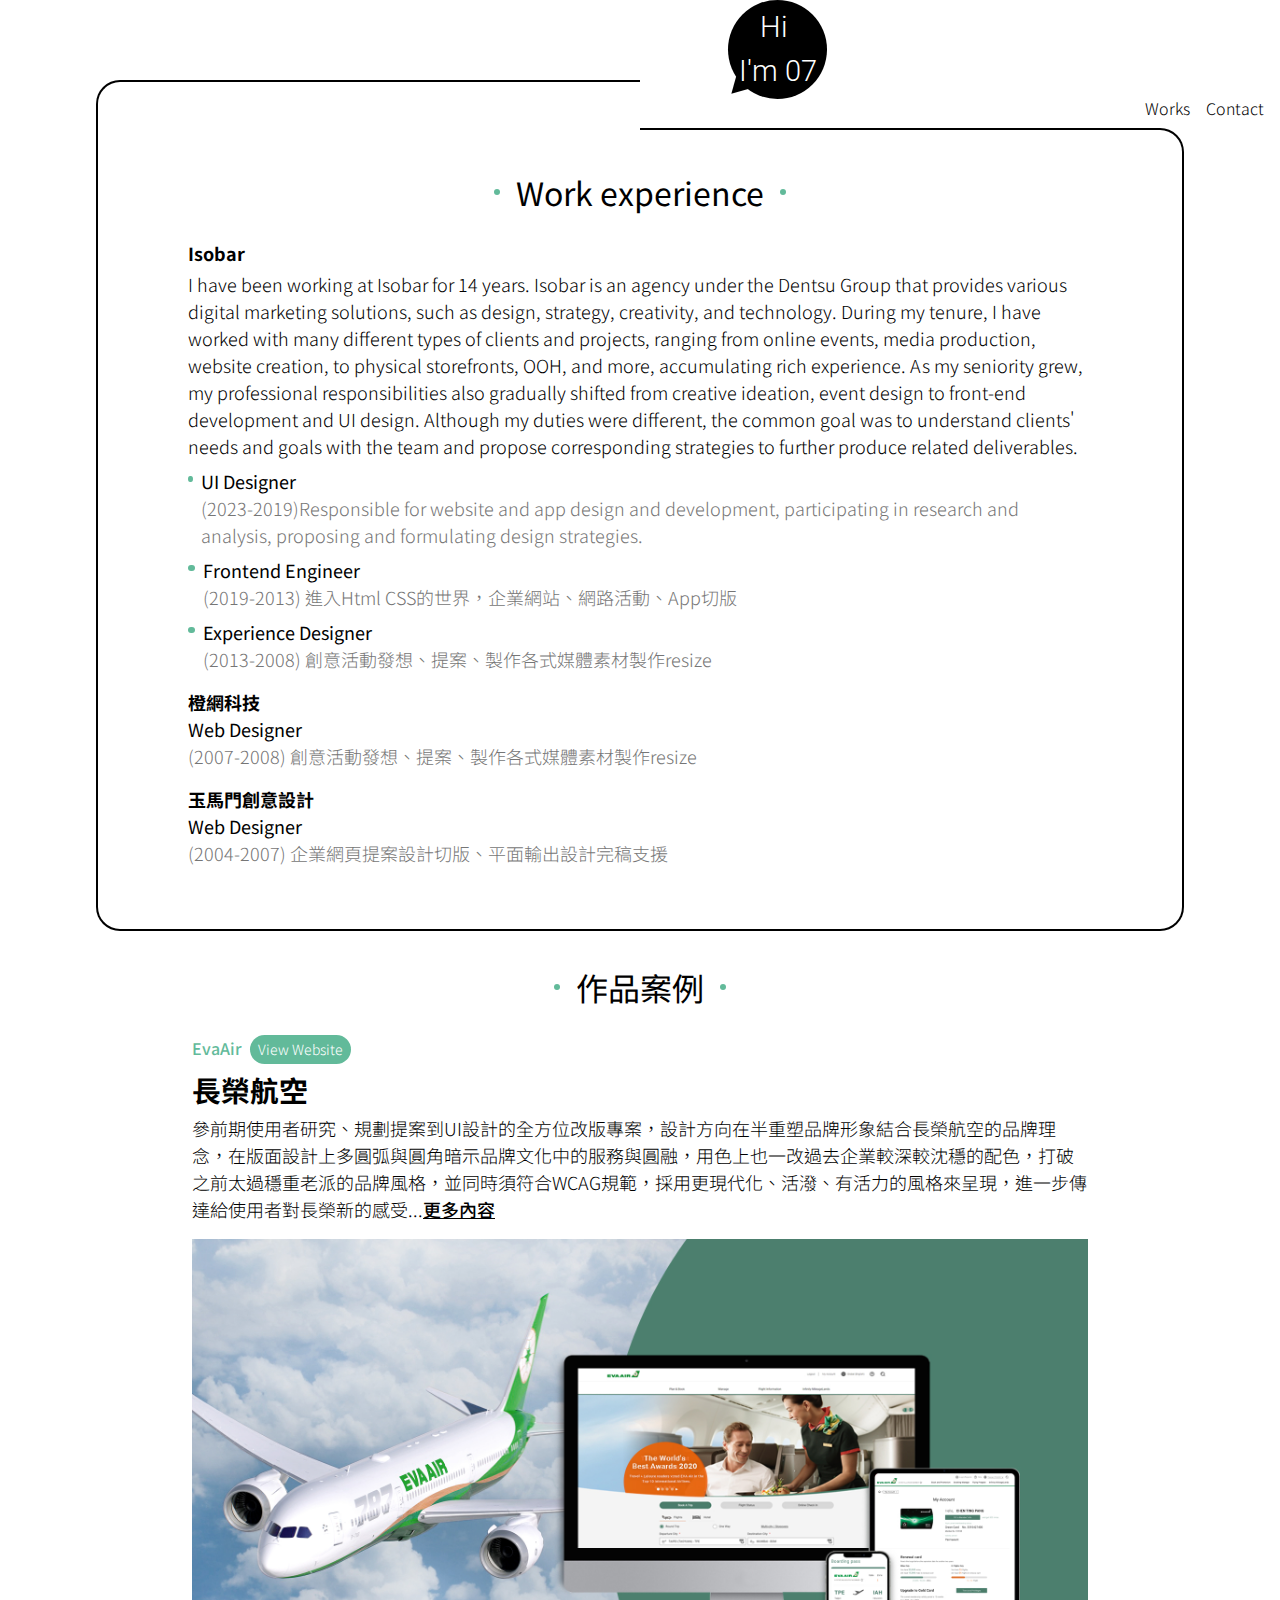
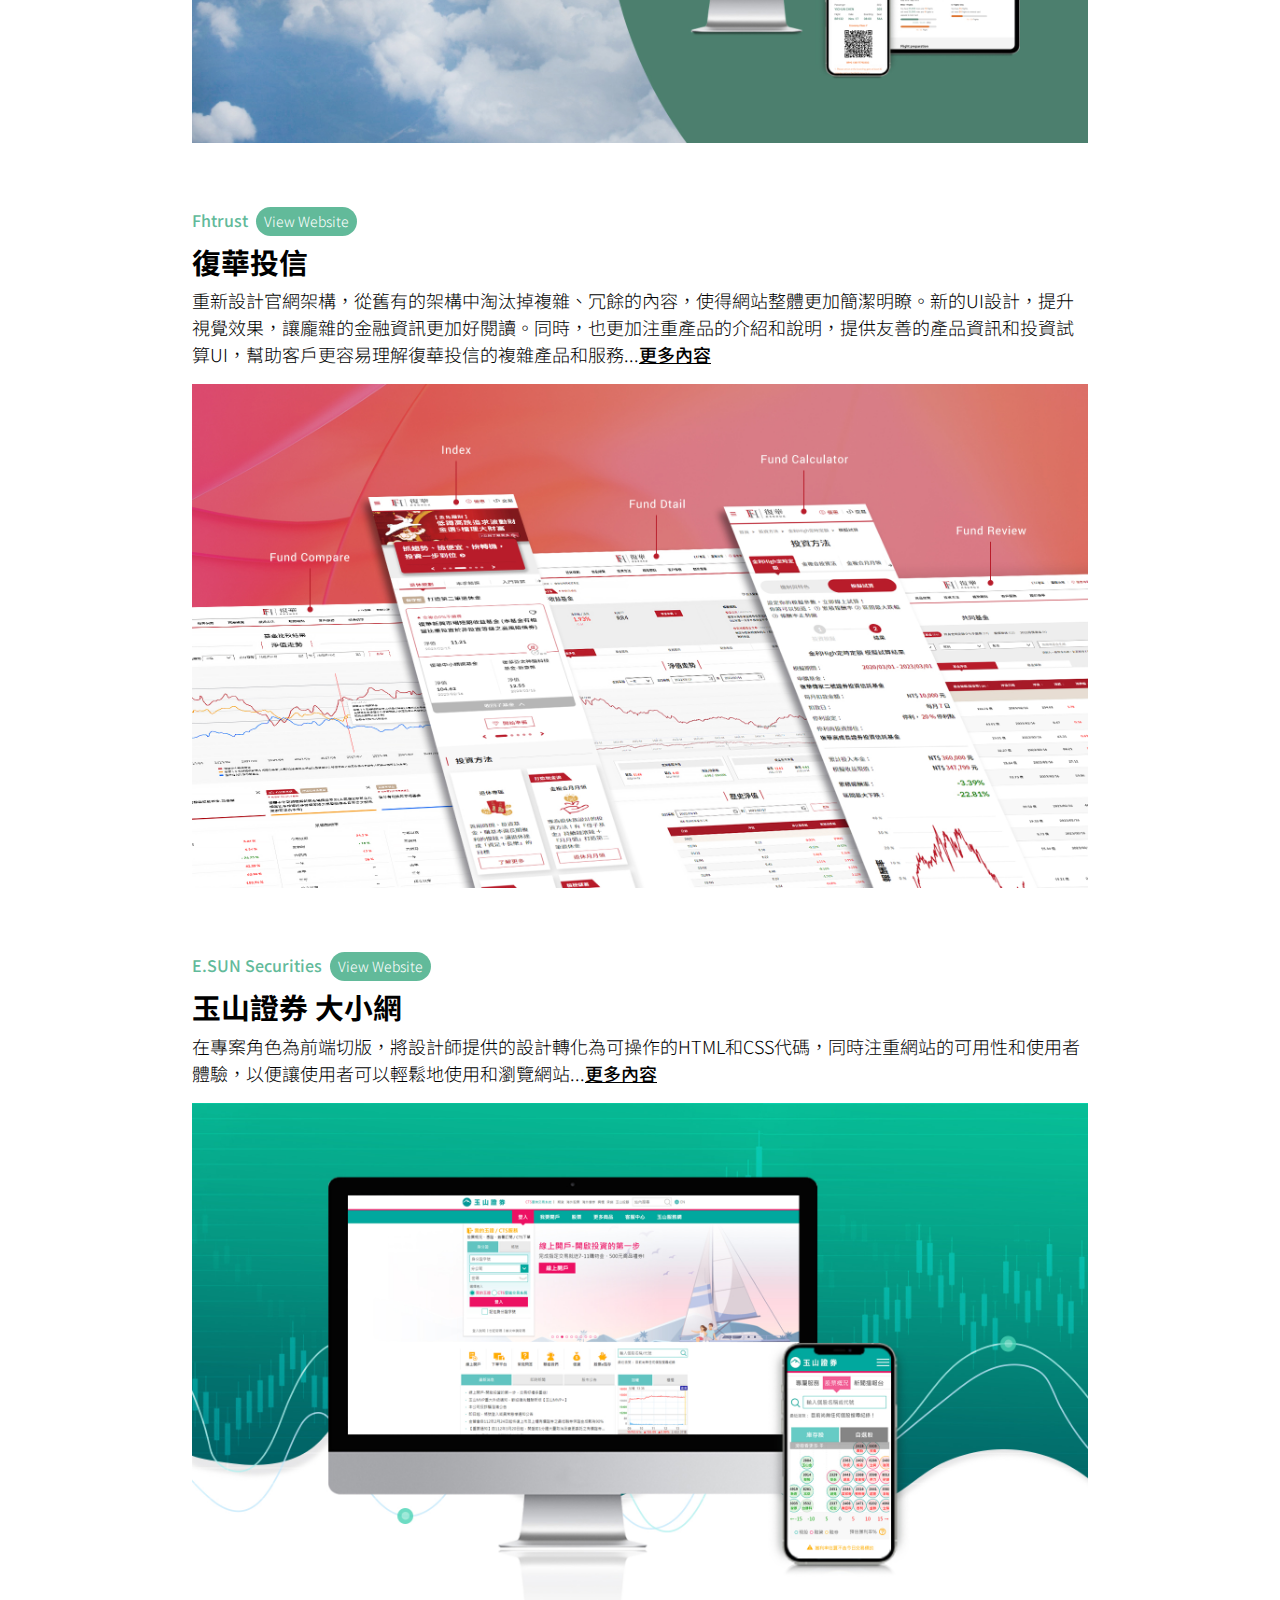
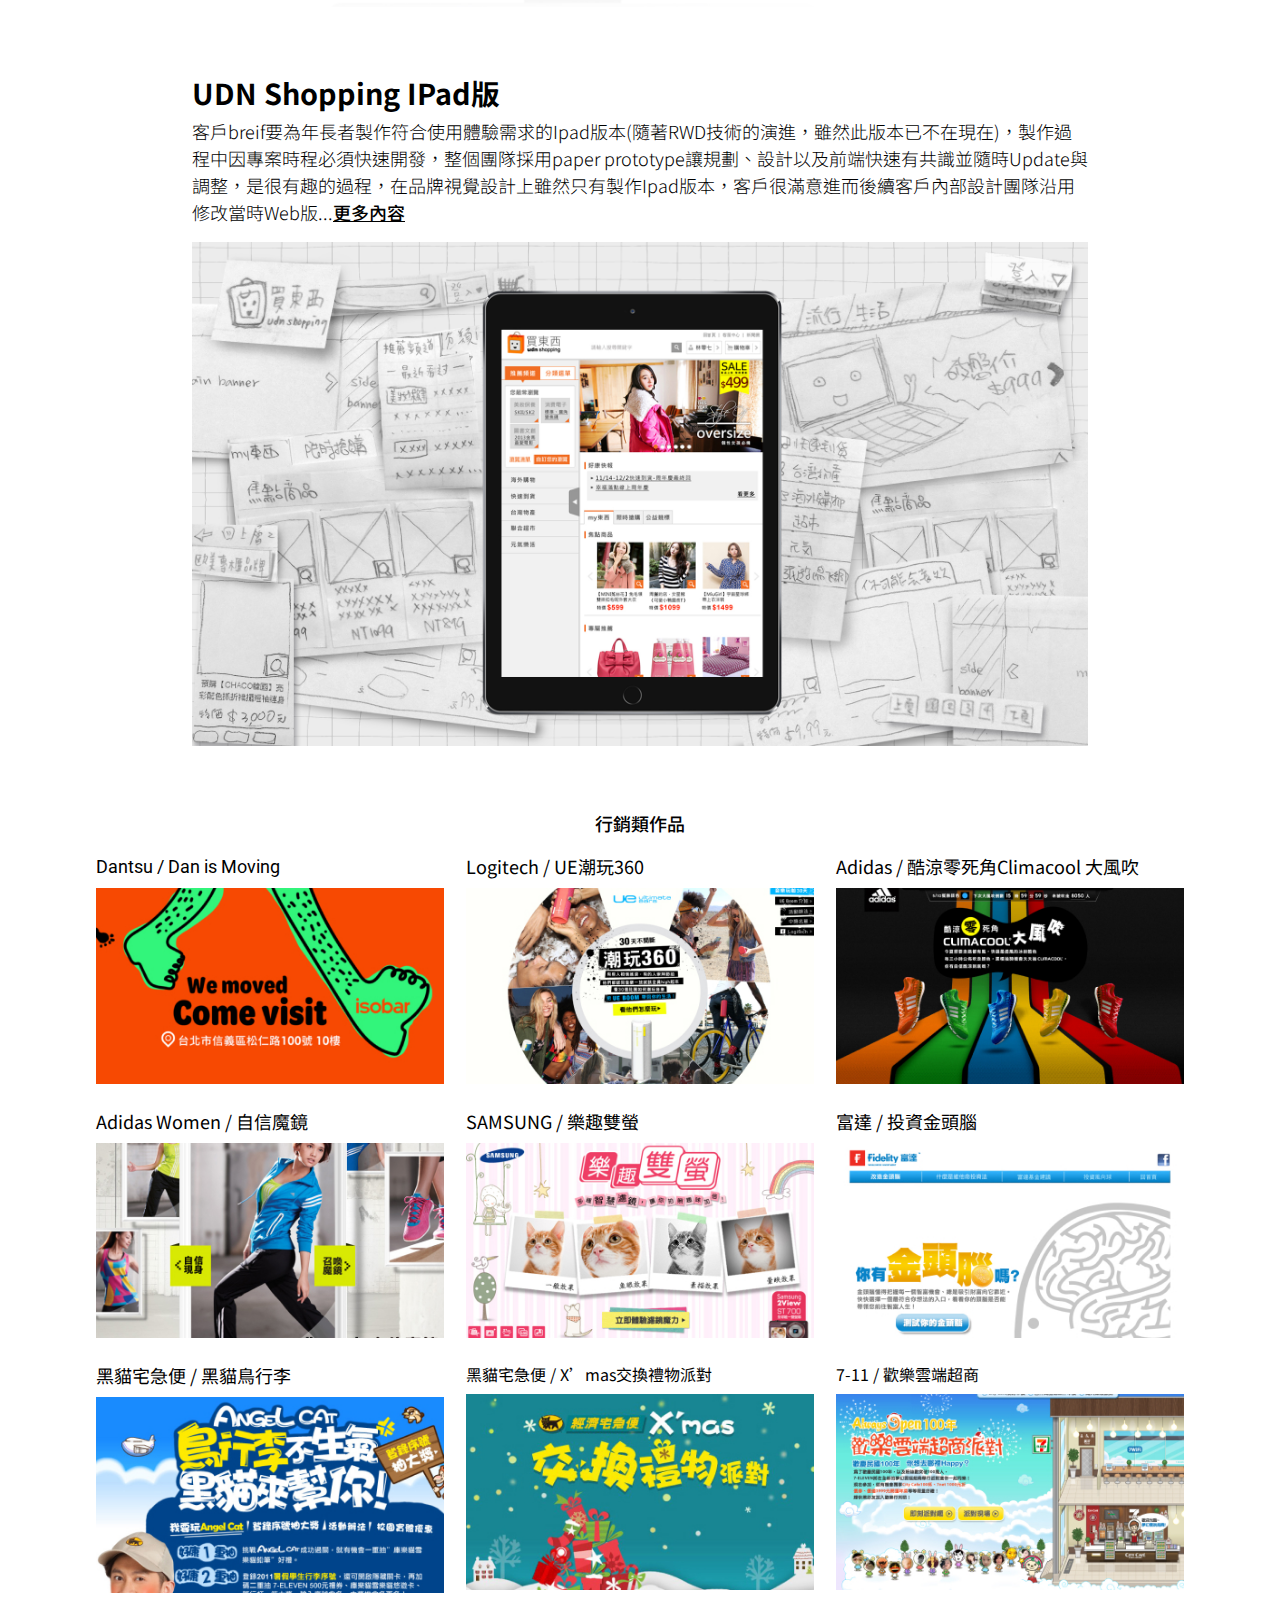
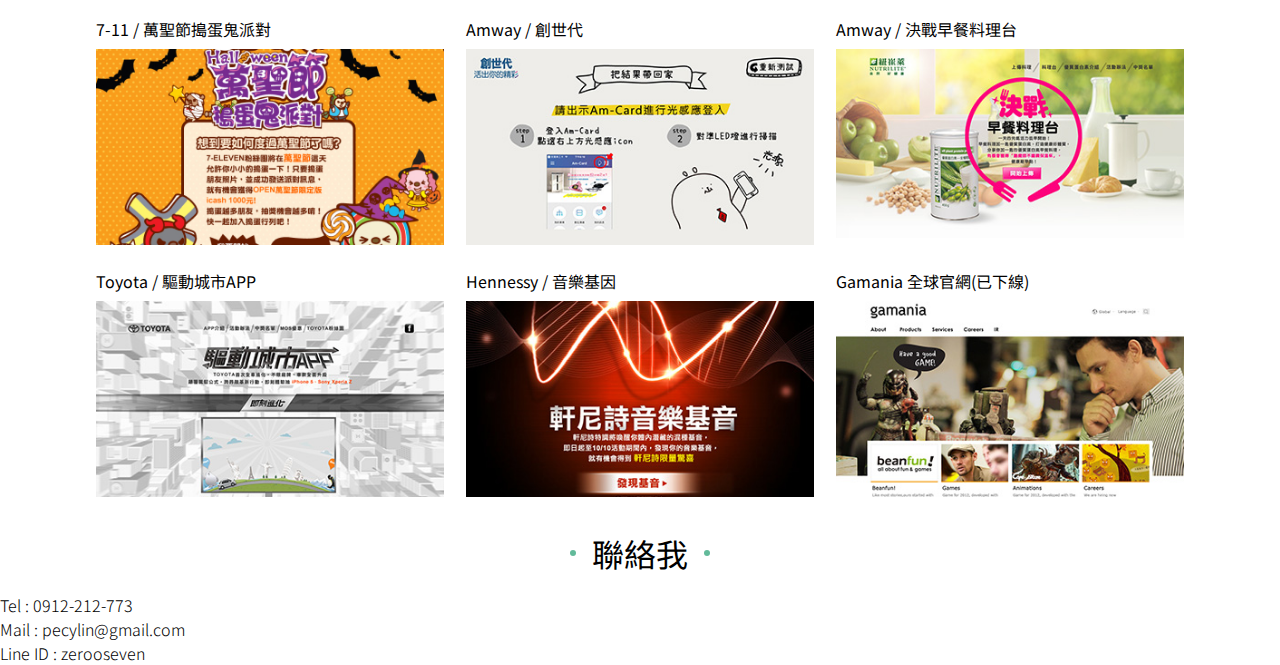
==== index-en.html @ 951cf33f "content modify add en version" ====
<!DOCTYPE html>
<html lang="zh-tw">

<head>
	<meta charset="UTF-8">
	<meta http-equiv="X-UA-Compatible" content="IE=edge">
	<meta name="viewport" content="width=device-width, initial-scale=1.0">
	<link rel="stylesheet" href="css/style.min.css">
	<link rel="preconnect" href="https://fonts.googleapis.com">
	<link rel="preconnect" href="https://fonts.gstatic.com" crossorigin>
	<link
		href="https://fonts.googleapis.com/css2?family=Noto+Sans+TC:wght@300;400;500;700&family=Roboto:wght@100;300;400;500;700&display=swap"
		rel="stylesheet">
	<script src="https://ajax.googleapis.com/ajax/libs/jquery/2.2.4/jquery.min.js"></script>
	<script src="js/global.js"></script>
	<title>07's Profile</title>
</head>

<body>
	<div id="wrap" class="index">
		<h1 class="sr-only">07's Profile</h1>
		<header class="header--index contentWidth">
			<a href="javascript:;" class="navToggle">
				<span class="navToggle-hamburger"></span>
			</a>
			<nav class="nav">
				<!-- <a href="javascript:;" class="nav-item">En Version</a> -->
				<a href="#works" class="nav-item">Works</a>
				<a href="#contact" class="nav-item">Contact</a>
			</nav>
		</header>
		<div class="info contentWidth">
			<div class="avatar">
				<div class="avatarImg fontRobo"></div>
			</div>
			<div class="infoContent pb-8">
				<h2 class="h2 h2--dots font-xLarge font-weight400 mt-2">Work experience</h2>
				<div class="description mt-6 mb-8">
					<p class="font-medium font-weight700">Isobar</p>
					<p class="font-medium mt-1">I have been working at Isobar for 14 years. Isobar is an agency under
						the Dentsu Group that provides various digital marketing solutions, such as design, strategy,
						creativity, and technology. During my tenure, I have worked with many different types of clients
						and projects, ranging from online events, media production, website creation, to physical
						storefronts, OOH, and more, accumulating rich experience. As my seniority grew, my professional
						responsibilities also gradually shifted from creative ideation, event design to front-end
						development and UI design. Although my duties were different, the common goal was to understand
						clients' needs and goals with the team and propose corresponding strategies to further produce
						related deliverables.</p>
					<ul class="timeline mt-2 mb-4">
						<li class="timeline-item">
							<p class="font-medium font-weight400">UI Designer<br /><span
									class="font-gray500 font-weight300">(2023-2019)Responsible for website and app
									design and development, participating in research and analysis, proposing and
									formulating design strategies.</span>
							</p>
						</li>
						<li class="timeline-item">
							<p class="font-medium font-weight400">Frontend Engineer<br /><span
									class="font-gray500 font-weight300">(2019-2013) 進入Html CSS的世界，企業網站、網路活動、App切版</span>
							</p>
						</li>
						<li class="timeline-item">
							<p class="font-medium font-weight400">Experience Designer<br /><span
									class="font-gray500 font-weight300">(2013-2008) 創意活動發想、提案、製作各式媒體素材製作resize</span>
							</p>
						</li>
					</ul>
					<p class="font-medium font-weight700 mt-4">橙網科技</p>
					<p class="font-medium font-weight400">Web Designer<br /><span
							class="font-gray500 font-weight300">(2007-2008) 創意活動發想、提案、製作各式媒體素材製作resize</span></p>
					<p class="font-medium font-weight700 mt-4">玉馬門創意設計</p>
					<p class="font-medium font-weight400">Web Designer<br /><span
							class="font-gray500 font-weight300">(2004-2007) 企業網頁提案設計切版、平面輸出設計完稿支援</span></p>
				</div>
			</div>
		</div>
		<div class="works articleWidth">
			<h2 id="works" class="h2 h2--dots h2--works font-xLarge font-weight400">作品案例</h2>
			<ul class="listWorks mt-6">
				<li class="listWorks-item">
					<p><span class="font-cyan500 font-weight500">EvaAir</span><a
							href="https://www.evaair.com/zh-tw/index.html" target="_bl
						" class="link--linkOut">View
							Website</a></p>
					<h3 class="h3 font-large font-weight700 mt-1">長榮航空</h3>
					<p class="font-medium font-weight300 mt-1">
						參前期使用者研究、規劃提案到UI設計的全方位改版專案，設計方向在半重塑品牌形象結合長榮航空的品牌理念，在版面設計上多圓弧與圓角暗示品牌文化中的服務與圓融，用色上也一改過去企業較深較沈穩的配色，打破之前太過穩重老派的品牌風格，並同時須符合WCAG規範，採用更現代化、活潑、有活力的風格來呈現，進一步傳達給使用者對長榮新的感受...<a
							href="works1.html" class="link--works font-weight500">更多內容</a>
					</p>
					<a href="works1.html">
						<img src="images/img-work1.jpg" class="img mt-4" />
					</a>
				</li>
				<li class="listWorks-item">
					<p><span class="font-cyan500 font-weight500">Fhtrust</span><a href="https://www.fhtrust.com.tw/"
							target="_bl
						" class="link--linkOut">View
							Website</a></p>
					<h3 class="h3 font-large font-weight700 mt-1">復華投信</h3>
					<p class="font-medium font-weight300 mt-1">
						重新設計官網架構，從舊有的架構中淘汰掉複雜、冗餘的內容，使得網站整體更加簡潔明瞭。新的UI設計，提升視覺效果，讓龐雜的金融資訊更加好閱讀。同時，也更加注重產品的介紹和說明，提供友善的產品資訊和投資試算UI，幫助客戶更容易理解復華投信的複雜產品和服務...<a
							href="works2.html" class="link--works font-weight500">更多內容</a>
					</p>
					<a href="works2.html">
						<img src="images/img-work2.jpg" class="img mt-4" />
					</a>
				</li>
				<li class="listWorks-item">
					<p><span class="font-cyan500 font-weight500">E.SUN Securities</span><a
							href="https://www.esunsec.com.tw/" target="_bl
						" class="link--linkOut">View
							Website</a></p>
					<h3 class="h3 font-large font-weight700 mt-1">玉山證券 大小網</h3>
					<p class="font-medium font-weight300 mt-1">
						在專案角色為前端切版，將設計師提供的設計轉化為可操作的HTML和CSS代碼，同時注重網站的可用性和使用者體驗，以便讓使用者可以輕鬆地使用和瀏覽網站...<a
							href="works3.html" class="link--works font-weight500">更多內容</a>
					</p>
					<a href="works3.html">
						<img src="images/img-work3.jpg" class="img mt-4" />
					</a>
				</li>
				<li class="listWorks-item">
					<h3 class="h3 font-large font-weight700 mt-1">UDN Shopping IPad版</h3>
					<p class="font-medium font-weight300 mt-1">
						客戶breif要為年長者製作符合使用體驗需求的Ipad版本(隨著RWD技術的演進，雖然此版本已不在現在)，製作過程中因專案時程必須快速開發，整個團隊採用paper
						prototype讓規劃、設計以及前端快速有共識並隨時Update與調整，是很有趣的過程，在品牌視覺設計上雖然只有製作Ipad版本，客戶很滿意進而後續客戶內部設計團隊沿用修改當時Web版...<a
							href="works3.html" class="link--works font-weight500">更多內容</a>
					</p>
					<a href="works4.html">
						<img src="images/img-work4.jpg" class="img mt-4" />
					</a>
				</li>
			</ul>
		</div>
		<h4 id="works" class="w100 alignCenter font-medium font-weight500 mb-4">行銷類作品</h4>
		<ul class="listMoreWork contentWidth">
			<li class="listMoreWork-item">
				<p class="fontRobo font-medium font-weight400">Dantsu / Dan is Moving</p>
				<img src="images/img-moreWorks1.jpg" alt="" class="img mt-2">
			</li>
			<li class="listMoreWork-item">
				<p class="font-medium font-weight400">Logitech / UE潮玩360</p>
				<img src="images/img-moreWorks2.jpg" alt="" class="img mt-2">
			</li>
			<li class="listMoreWork-item">
				<p class="font-medium font-weight400">Adidas / 酷涼零死角Climacool 大風吹</p>
				<img src="images/img-moreWorks3.jpg" alt="" class="img mt-2">
			</li>
			<li class="listMoreWork-item">
				<p class="font-medium font-weight400">Adidas Women / 自信魔鏡</p>
				<img src="images/img-moreWorks4.jpg" alt="" class="img mt-2">
			</li>
			<li class="listMoreWork-item">
				<p class="font-medium font-weight400">SAMSUNG / 樂趣雙螢</p>
				<img src="images/img-moreWorks5.jpg" alt="" class="img mt-2">
			</li>
			<li class="listMoreWork-item">
				<p class="font-medium font-weight400">富達 / 投資金頭腦</p>
				<img src="images/img-moreWorks6.jpg" alt="" class="img mt-2">
			</li>
			<li class="listMoreWork-item">
				<p class="font-medium font-weight400">黑貓宅急便 / 黑貓鳥行李</p>
				<img src="images/img-moreWorks7.jpg" alt="" class="img mt-2">
			</li>
			<li class="listMoreWork-item">
				<p class="font-mediu font-weight400">黑貓宅急便 / X’mas交換禮物派對</p>
				<img src="images/img-moreWorks8.jpg" alt="" class="img mt-2">
			</li>
			<li class="listMoreWork-item">
				<p class="font-mediu font-weight400">7-11 / 歡樂雲端超商</p>
				<img src="images/img-moreWorks9.jpg" alt="" class="img mt-2">
			</li>
			<li class="listMoreWork-item">
				<p class="font-mediu font-weight400">7-11 / 萬聖節搗蛋鬼派對</p>
				<img src="images/img-moreWorks10.jpg" alt="" class="img mt-2">
			</li>
			<li class="listMoreWork-item">
				<p class="font-mediu font-weight400">Amway / 創世代</p>
				<img src="images/img-moreWorks11.jpg" alt="" class="img mt-2">
			</li>
			<li class="listMoreWork-item">
				<p class="font-mediu font-weight400">Amway / 決戰早餐料理台</p>
				<img src="images/img-moreWorks12.jpg" alt="" class="img mt-2">
			</li>
			<li class="listMoreWork-item">
				<p class="font-mediu font-weight400">Toyota / 驅動城市APP</p>
				<img src="images/img-moreWorks13.jpg" alt="" class="img mt-2">
			</li>
			<li class="listMoreWork-item">
				<p class="font-mediu font-weight400">Hennessy / 音樂基因</p>
				<img src="images/img-moreWorks14.jpg" alt="" class="img mt-2">
			</li>
			<li class="listMoreWork-item">
				<p class="font-mediu font-weight400">Gamania 全球官網(已下線)</p>
				<img src="images/img-moreWorks15.jpg" alt="" class="img mt-2">
			</li>
		</ul>
		<h2 class="h2 h2--dots font-xLarge font-weight400 mt-2">聯絡我</h2>
		<ul id="contact" class="contact mt-4">
			<li class="contact-item">Tel : 0912-212-773</li>
			<li class="contact-item">Mail : pecylin@gmail.com</li>
			<li class="contact-item">Line ID : zerooseven </li>
		</ul>
		<a href="#" class="link--goTop"></a>
	</div>
</body>

</html>
---- css/style.min.css ----
*,*:before,*:after{box-sizing:border-box}html,body,div,span,object,iframe,figure,h1,h2,h3,h4,h5,h6,p,blockquote,pre,a,code,em,img,small,strike,strong,sub,sup,tt,b,u,i,ol,ul,li,fieldset,form,label,table,caption,tbody,tfoot,thead,tr,th,td,main,canvas,embed,footer,header,nav,section,video{margin:0;padding:0;border:0;font-size:100%;font:inherit;vertical-align:baseline;text-rendering:optimizeLegibility;-webkit-font-smoothing:antialiased;-webkit-text-size-adjust:none;-moz-text-size-adjust:none;text-size-adjust:none}footer,header,nav,section,main{display:block}body{line-height:1}ol,ul{list-style:none}blockquote,q{quotes:none}blockquote:before,blockquote:after,q:before,q:after{content:"";content:none}table{border-collapse:collapse;border-spacing:0}input{-webkit-appearance:none;border-radius:0}input,label,select,button,textarea{margin:0;border:0;padding:0;display:inline-block;vertical-align:middle;white-space:normal;background:none;line-height:1;border-radius:0}input:focus{outline:0}input,textarea{box-sizing:content-box}.sr-only{width:1px;height:1px;display:inline-block;position:absolute;padding:0;margin:-1px;border:0;clip:rect(0 0 0 0);overflow:hidden}:root{--font-xxLarge: 3rem;--font-xLarge: 2rem;--font-large: 1.8rem;--font-medium: 1.125rem;--font-small: 0.875rem;--gray-900: #000000;--gray-500: #767676;--gray-200: #CCCCCC;--cyan-500: #62BA9A;--green-eva: #4B7D6B}.block{display:block}.inlineBlock{display:inline-block}.bold{font-weight:bold}.alignCenter{text-align:center}.sr-only{width:1px;height:1px;display:inline-block;position:absolute;padding:0;margin:-1px;border:0;clip:rect(0 0 0 0);overflow:hidden}.fontRobo{font-family:"Roboto"}.h2--dots{display:flex;justify-content:center;align-items:center}.h2--dots::before,.h2--dots::after{content:"";width:.4rem;height:.4rem;display:inline-block;background:var(--cyan-500);border-radius:50%;margin:0 1rem}.h2--works{margin-top:2rem}.font-xxLarge{font-size:var(--font-xxLarge)}.font-xLarge{font-size:var(--font-xLarge)}.font-large{font-size:var(--font-large)}.font-medium{font-size:var(--font-medium)}.font-small{font-size:var(--font-small)}.font-weight700{font-weight:700}.font-weight500{font-weight:500}.font-weight400{font-weight:400}.font-weight300{font-weight:300}.font-gray500{color:var(--gray-500)}.font-cyan500{color:var(--cyan-500)}.font-white{color:#fff}.text-underline{text-decoration:underline}.mt-1{margin-top:.25rem}.mt-2{margin-top:.5rem}.mt-3{margin-top:.75rem}.mt-4{margin-top:1rem}.mt-5{margin-top:1.25rem}.mt-6{margin-top:1.5rem}.mt-7{margin-top:1.75rem}.mt-8{margin-top:2rem}.mt-9{margin-top:2.25rem}.mt-10{margin-top:2.5rem}.mt-11{margin-top:2.75rem}.mt-12{margin-top:3rem}.mt-13{margin-top:3.25rem}.mt-14{margin-top:3.5rem}.mt-15{margin-top:3.75rem}.mt-16{margin-top:4rem}.mt-17{margin-top:4.25rem}.mt-18{margin-top:4.5rem}.mt-19{margin-top:4.75rem}.mt-20{margin-top:5rem}.mr-1{margin-right:.25rem}.mr-2{margin-right:.5rem}.mr-3{margin-right:.75rem}.mr-4{margin-right:1rem}.mr-5{margin-right:1.25rem}.mr-6{margin-right:1.5rem}.mr-7{margin-right:1.75rem}.mr-8{margin-right:2rem}.mr-9{margin-right:2.25rem}.mr-10{margin-right:2.5rem}.mr-11{margin-right:2.75rem}.mr-12{margin-right:3rem}.mr-13{margin-right:3.25rem}.mr-14{margin-right:3.5rem}.mr-15{margin-right:3.75rem}.mr-16{margin-right:4rem}.mr-17{margin-right:4.25rem}.mr-18{margin-right:4.5rem}.mr-19{margin-right:4.75rem}.mr-20{margin-right:5rem}.mb-1{margin-bottom:.25rem}.mb-2{margin-bottom:.5rem}.mb-3{margin-bottom:.75rem}.mb-4{margin-bottom:1rem}.mb-5{margin-bottom:1.25rem}.mb-6{margin-bottom:1.5rem}.mb-7{margin-bottom:1.75rem}.mb-8{margin-bottom:2rem}.mb-9{margin-bottom:2.25rem}.mb-10{margin-bottom:2.5rem}.mb-11{margin-bottom:2.75rem}.mb-12{margin-bottom:3rem}.mb-13{margin-bottom:3.25rem}.mb-14{margin-bottom:3.5rem}.mb-15{margin-bottom:3.75rem}.mb-16{margin-bottom:4rem}.mb-17{margin-bottom:4.25rem}.mb-18{margin-bottom:4.5rem}.mb-19{margin-bottom:4.75rem}.mb-20{margin-bottom:5rem}.ml-1{margin-left:.25rem}.ml-2{margin-left:.5rem}.ml-3{margin-left:.75rem}.ml-4{margin-left:1rem}.ml-5{margin-left:1.25rem}.ml-6{margin-left:1.5rem}.ml-7{margin-left:1.75rem}.ml-8{margin-left:2rem}.ml-9{margin-left:2.25rem}.ml-10{margin-left:2.5rem}.ml-11{margin-left:2.75rem}.ml-12{margin-left:3rem}.ml-13{margin-left:3.25rem}.ml-14{margin-left:3.5rem}.ml-15{margin-left:3.75rem}.ml-16{margin-left:4rem}.ml-17{margin-left:4.25rem}.ml-18{margin-left:4.5rem}.ml-19{margin-left:4.75rem}.ml-20{margin-left:5rem}.pt-1{padding-top:.25rem}.pt-2{padding-top:.5rem}.pt-3{padding-top:.75rem}.pt-4{padding-top:1rem}.pt-5{padding-top:1.25rem}.pt-6{padding-top:1.5rem}.pt-7{padding-top:1.75rem}.pt-8{padding-top:2rem}.pt-9{padding-top:2.25rem}.pt-10{padding-top:2.5rem}.pt-11{padding-top:2.75rem}.pt-12{padding-top:3rem}.pt-13{padding-top:3.25rem}.pt-14{padding-top:3.5rem}.pt-15{padding-top:3.75rem}.pt-16{padding-top:4rem}.pt-17{padding-top:4.25rem}.pt-18{padding-top:4.5rem}.pt-19{padding-top:4.75rem}.pt-20{padding-top:5rem}.pr-1{padding-right:.25rem}.pr-2{padding-right:.5rem}.pr-3{padding-right:.75rem}.pr-4{padding-right:1rem}.pr-5{padding-right:1.25rem}.pr-6{padding-right:1.5rem}.pr-7{padding-right:1.75rem}.pr-8{padding-right:2rem}.pr-9{padding-right:2.25rem}.pr-10{padding-right:2.5rem}.pr-11{padding-right:2.75rem}.pr-12{padding-right:3rem}.pr-13{padding-right:3.25rem}.pr-14{padding-right:3.5rem}.pr-15{padding-right:3.75rem}.pr-16{padding-right:4rem}.pr-17{padding-right:4.25rem}.pr-18{padding-right:4.5rem}.pr-19{padding-right:4.75rem}.pr-20{padding-right:5rem}.pb-1{padding-bottom:.25rem}.pb-2{padding-bottom:.5rem}.pb-3{padding-bottom:.75rem}.pb-4{padding-bottom:1rem}.pb-5{padding-bottom:1.25rem}.pb-6{padding-bottom:1.5rem}.pb-7{padding-bottom:1.75rem}.pb-8{padding-bottom:2rem}.pb-9{padding-bottom:2.25rem}.pb-10{padding-bottom:2.5rem}.pb-11{padding-bottom:2.75rem}.pb-12{padding-bottom:3rem}.pb-13{padding-bottom:3.25rem}.pb-14{padding-bottom:3.5rem}.pb-15{padding-bottom:3.75rem}.pb-16{padding-bottom:4rem}.pb-17{padding-bottom:4.25rem}.pb-18{padding-bottom:4.5rem}.pb-19{padding-bottom:4.75rem}.pb-20{padding-bottom:5rem}.pl-1{padding-left:.25rem}.pl-2{padding-left:.5rem}.pl-3{padding-left:.75rem}.pl-4{padding-left:1rem}.pl-5{padding-left:1.25rem}.pl-6{padding-left:1.5rem}.pl-7{padding-left:1.75rem}.pl-8{padding-left:2rem}.pl-9{padding-left:2.25rem}.pl-10{padding-left:2.5rem}.pl-11{padding-left:2.75rem}.pl-12{padding-left:3rem}.pl-13{padding-left:3.25rem}.pl-14{padding-left:3.5rem}.pl-15{padding-left:3.75rem}.pl-16{padding-left:4rem}.pl-17{padding-left:4.25rem}.pl-18{padding-left:4.5rem}.pl-19{padding-left:4.75rem}.pl-20{padding-left:5rem}.link--linkOut{display:inline-block;background-color:var(--cyan-500);color:#fff;font-size:var(--font-small);padding:.25rem .5rem;margin-left:.5rem;border-radius:1.5rem;text-decoration:none}.link--pageLinkOut{display:inline-block;background-color:#fff;font-size:var(--font--medium);font-weight:500;padding:.5rem 1rem;border-radius:1.5rem;text-decoration:none;transition:background .5s ease-in-out;box-sizing:border-box}.link--pageLinkOut:hover{background-color:var(--green-eva);color:#fff;outline:#fff 1px solid;outline-offset:-1px}.link--pageLinkOutBottom{display:inline-block;background-color:var(--green-eva);font-size:var(--font--medium);font-weight:500;padding:.5rem 1rem;border-radius:1.5rem;text-decoration:none;transition:background .5s ease-in-out;box-sizing:border-box}.link--pageLinkOutBottom:hover{background-color:#fff;color:var(--green-eva);outline:var(--green-eva) 1px solid;outline-offset:-1px}.link--pageLinkOutEva{color:var(--green-eva)}.link--pageLinkOutEvaBottom{color:#fff}.link--morePage{width:100%;height:100%;display:block;color:var(--gray-900);font-size:var(--font-medium);font-weight:500;text-decoration:none}.link--works{color:var(--gray-900)}.link--works:hover{text-decoration:underline}.contentWidth{width:85%}.articleWidth{width:70%}.avatar{width:100%;display:flex;justify-content:center}.avatarImg{width:10rem;height:10rem;position:relative;background:url(../images/Avatar.svg) no-repeat 0 0;background-size:100%}.avatarImg::before,.avatarImg::after{position:absolute;left:105%}.avatarImg::before{content:"Hi \aI'm 07";width:6.2rem;height:6.2rem;display:flex;justify-content:center;align-items:center;background-color:#000;color:#fff;font-size:var(--font-large);text-align:center;white-space:pre;border-radius:50%}.avatarImg::after{content:"";width:0;height:0;top:50%;border:.6rem solid rgba(0,0,0,0);border-top:1rem solid #000;border-bottom:0;transform:rotate(45deg)}.info{position:relative;margin:0 auto}.info::before,.info::after{content:"";width:50%;display:block;position:absolute;border:.125rem solid var(--gray-900);border-right:0;border-top-left-radius:1.5rem;border-bottom-left-radius:1.5rem;z-index:-1}.info::before{height:calc(100% - 5rem);top:5rem;left:0}.info::after{height:calc(100% - 8rem);top:8rem;right:0;transform:rotate(180deg)}.infoContent{width:83%;display:flex;flex-flow:column nowrap;align-items:center;margin:0 auto}.timeline-item{display:flex;flex-flow:row nowrap;margin-bottom:.5rem;list-style:none}.timeline-item::before{content:"";width:.4rem;height:.4rem;display:inline-block;background-color:var(--cyan-500);border-radius:50%;margin-top:.5rem;margin-right:.5rem}.works{margin:0 auto}.listWorks-item{margin-bottom:4rem}.listMoreWork{display:flex;flex-flow:row wrap;justify-content:space-between;margin:0 auto}.listMoreWork-item{width:32%;margin-bottom:1.5rem}.listMorePage{display:flex;flex-flow:row wrap;justify-content:space-between}.listMorePage-item{width:48%;margin-bottom:2rem}.main-page{padding-top:4rem;margin-left:auto;margin-right:auto}.title-listMorePage{font-weight:400}.nav{position:absolute;right:0;top:6rem;display:flex;flex-flow:row nowrap}.nav-item{display:inline-block;margin-right:1rem}.nav-page{width:100%;color:#fff;text-align:right}.img{width:100%;display:block}.img--outline{border:var(--gray-200) 1px solid}.article{margin-left:auto;margin-right:auto}.tabs{width:100%;display:flex;justify-content:center;background-color:rgba(0,0,0,.5);position:fixed;top:0;left:0;padding:1rem 0;z-index:10}.tabs-button{display:flex;flex-flow:column nowrap;justify-content:center;align-items:center;color:#fff;font-size:var(--font-medium);font-weight:500;opacity:.5;transition:opacity .5s ease-in-out}.tabs-button::before{content:"";width:2rem;height:2rem;display:block}.tabs-button--desktop::before{background:url(../images/icon-desktop.svg) no-repeat 0 0;background-size:100%}.tabs-button--mobile::before{background:url(../images/icon-mobile.svg) no-repeat 0 0;background-size:100%}.tabs-button.active{opacity:1}.tabsContent{width:90%;height:100%;position:relative;margin-left:auto;margin-right:auto;z-index:5}.tabsContent-item{width:100%;display:none;position:absolute;top:0;left:0;padding-top:6.5rem;z-index:0}.tabsContent-item:nth-child(2) .img{max-width:22.5rem;margin-left:auto;margin-right:auto}.header{width:100%;display:flex;flex-flow:column nowrap;justify-content:center;align-items:center}.header-eva{background-color:var(--green-eva)}.nav-item{color:var(--gray-900);text-decoration:none}.nav-page{color:#fff}#lightbox{display:none;z-index:-1}#lightbox:target{width:100%;height:100%;display:block;background-color:rgba(0,0,0,.8);position:fixed;top:0;left:0;overflow-y:auto;z-index:20}.lightbox-close{width:2rem;height:2rem;display:block;background:url(../images/icon-close.svg) no-repeat 0 0;background-size:100%;position:fixed;top:2rem;right:2rem;z-index:15}@media only screen and (max-width: 576px){.contentWidth{width:90%}.articleWidth{width:90%}.listMoreWork,.listMorePage{flex-flow:column nowrap}.listMoreWork-item,.listMorePage-item{width:100%}.nav{display:none}}@media only screen and (min-width: 1440px){.contentWidth{width:80%}.articleWidth{width:65%}.tabsContent{width:80%}}html,body{position:relative;font-size:16px}body{font-family:"Noto Sans TC","Roboto",Arial,Helvetica,sans-serif;font-size:16px;font-weight:300;line-height:1.5}.hidden{overflow-y:hidden}#wrap{width:100%;margin:0 auto}/*# sourceMappingURL=style.min.css.map */
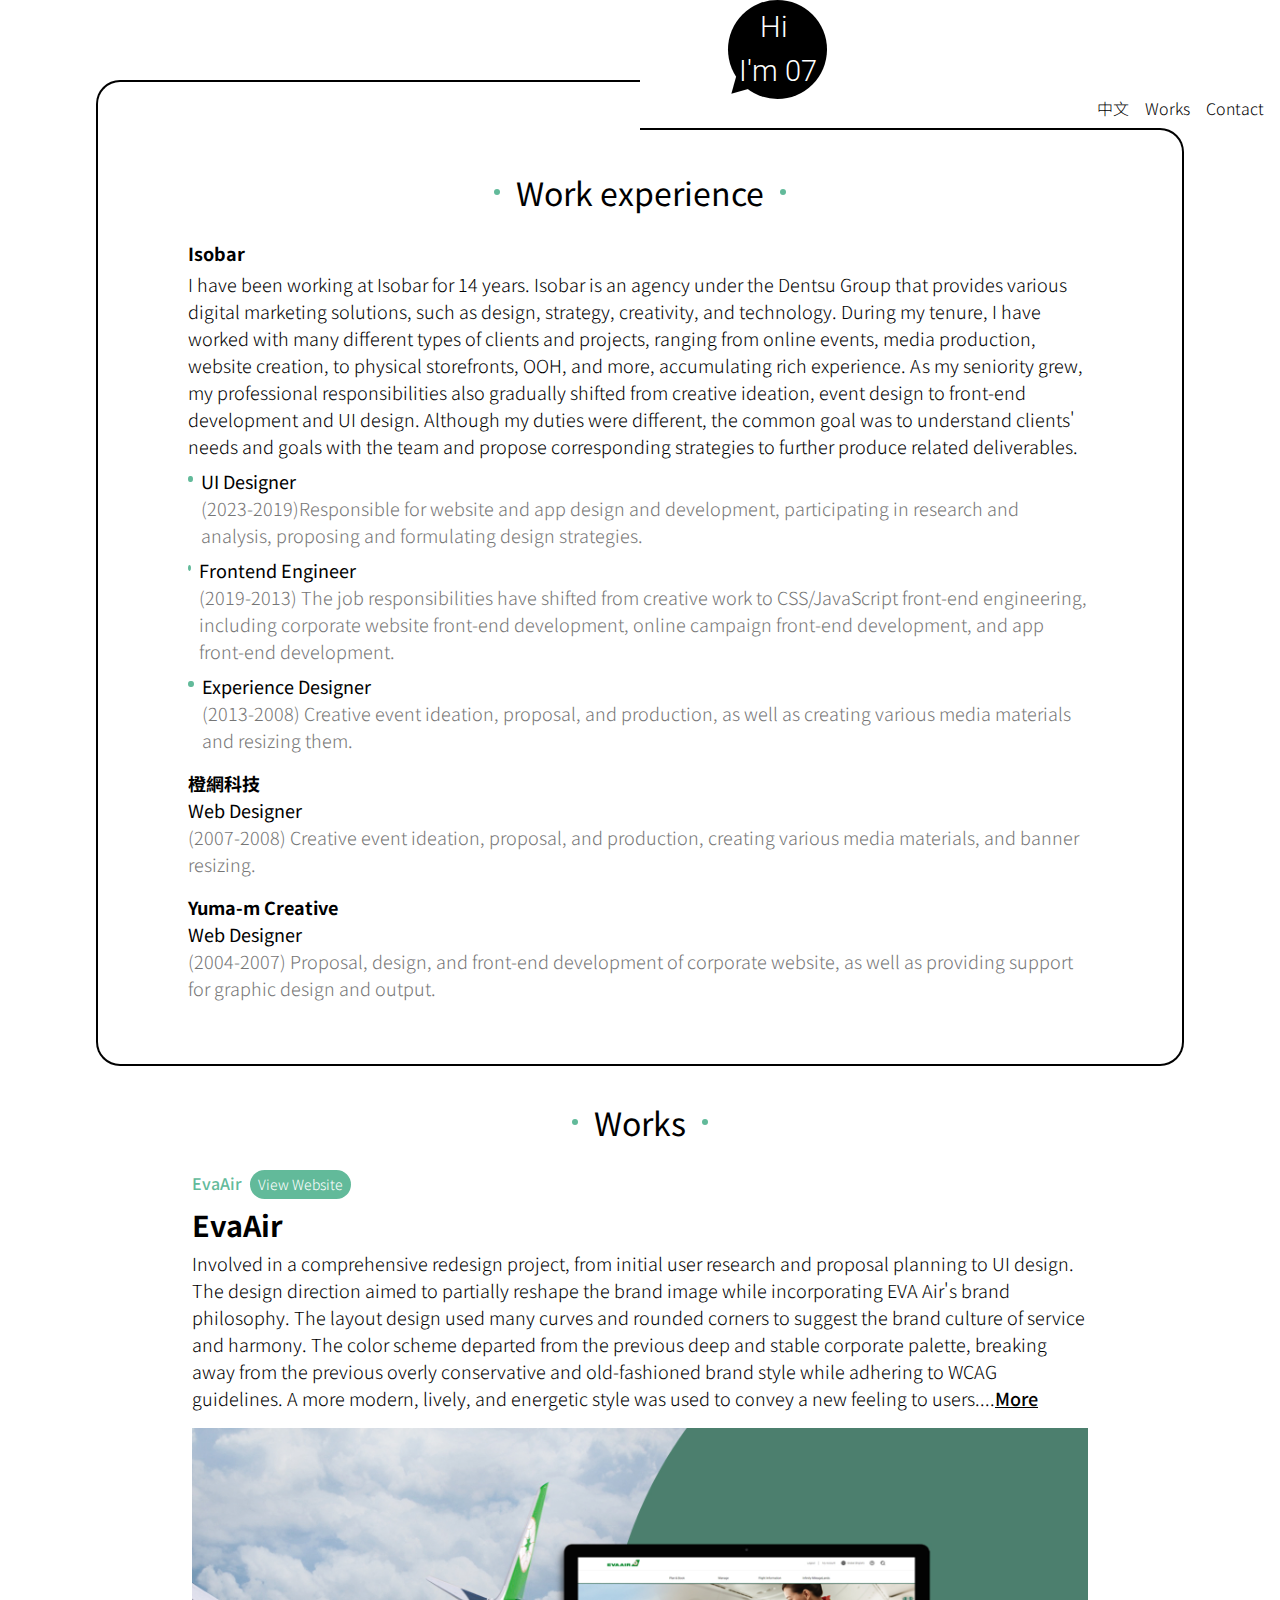
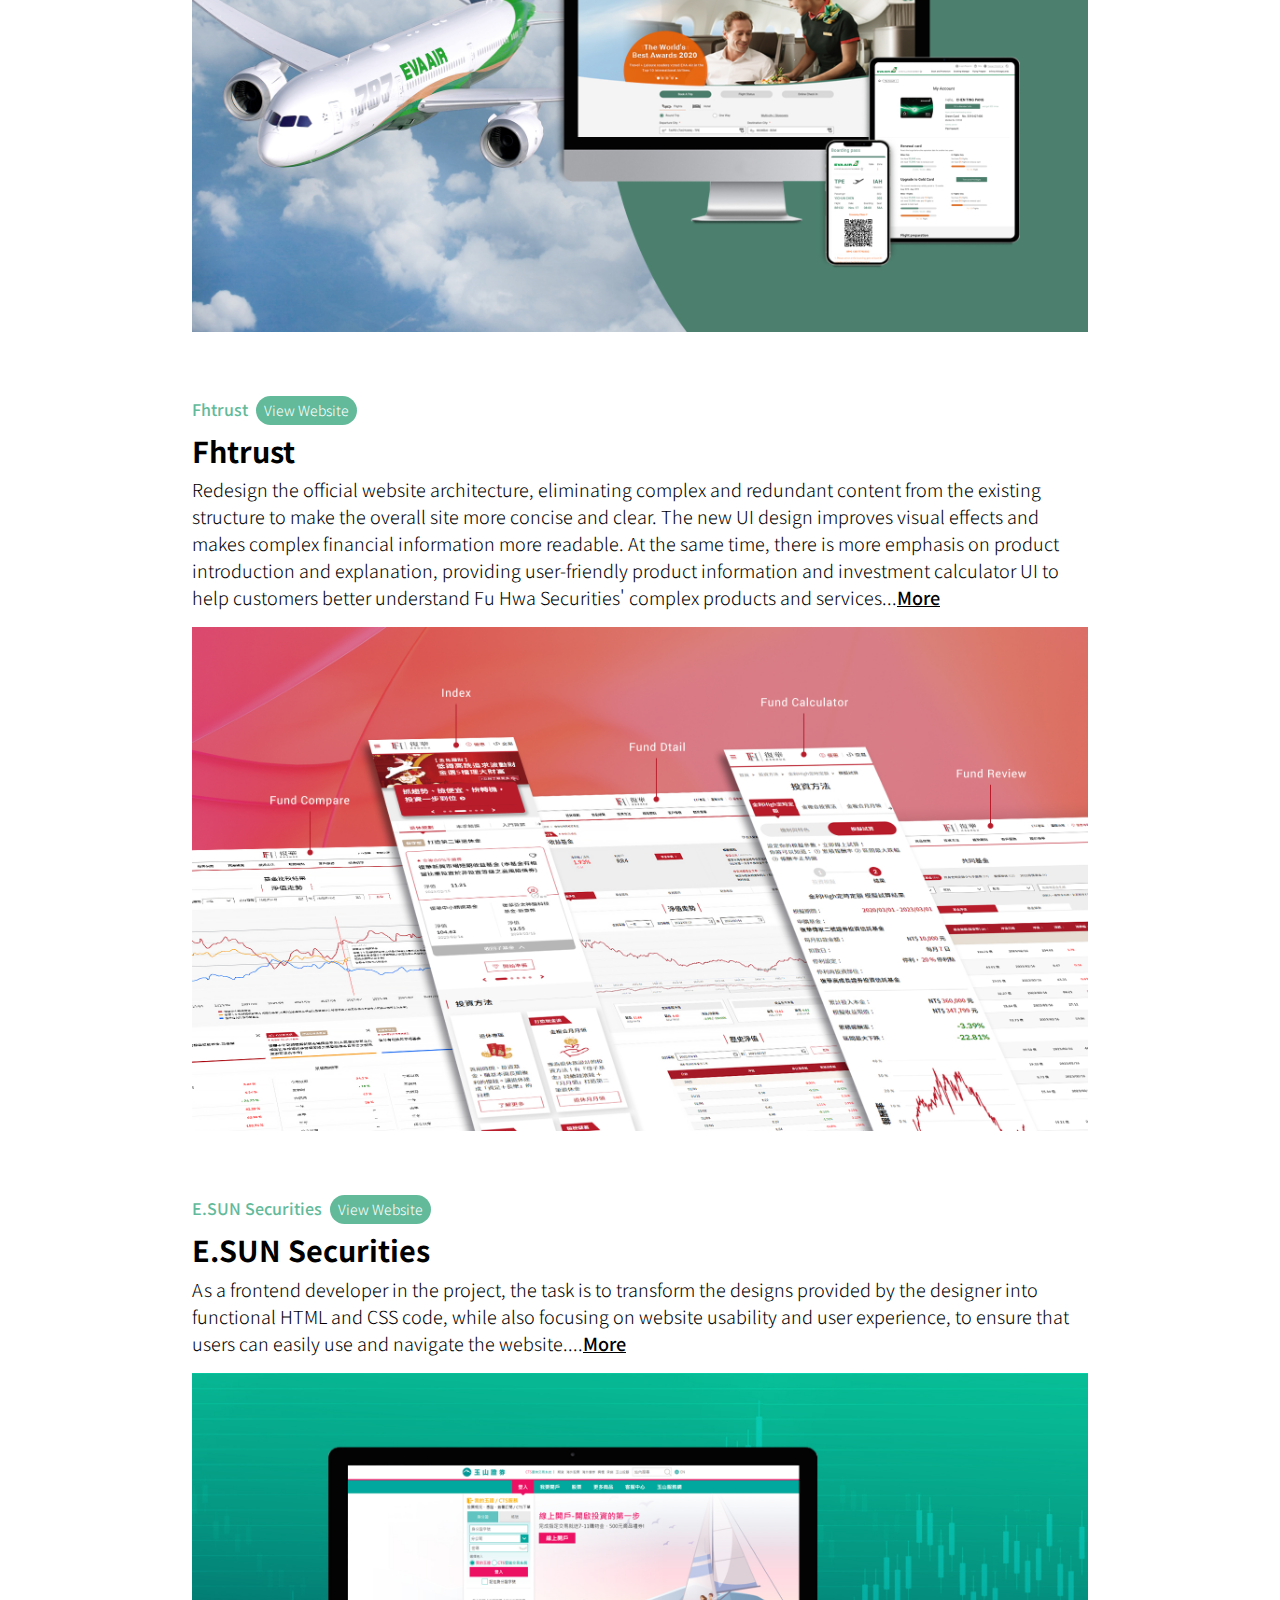
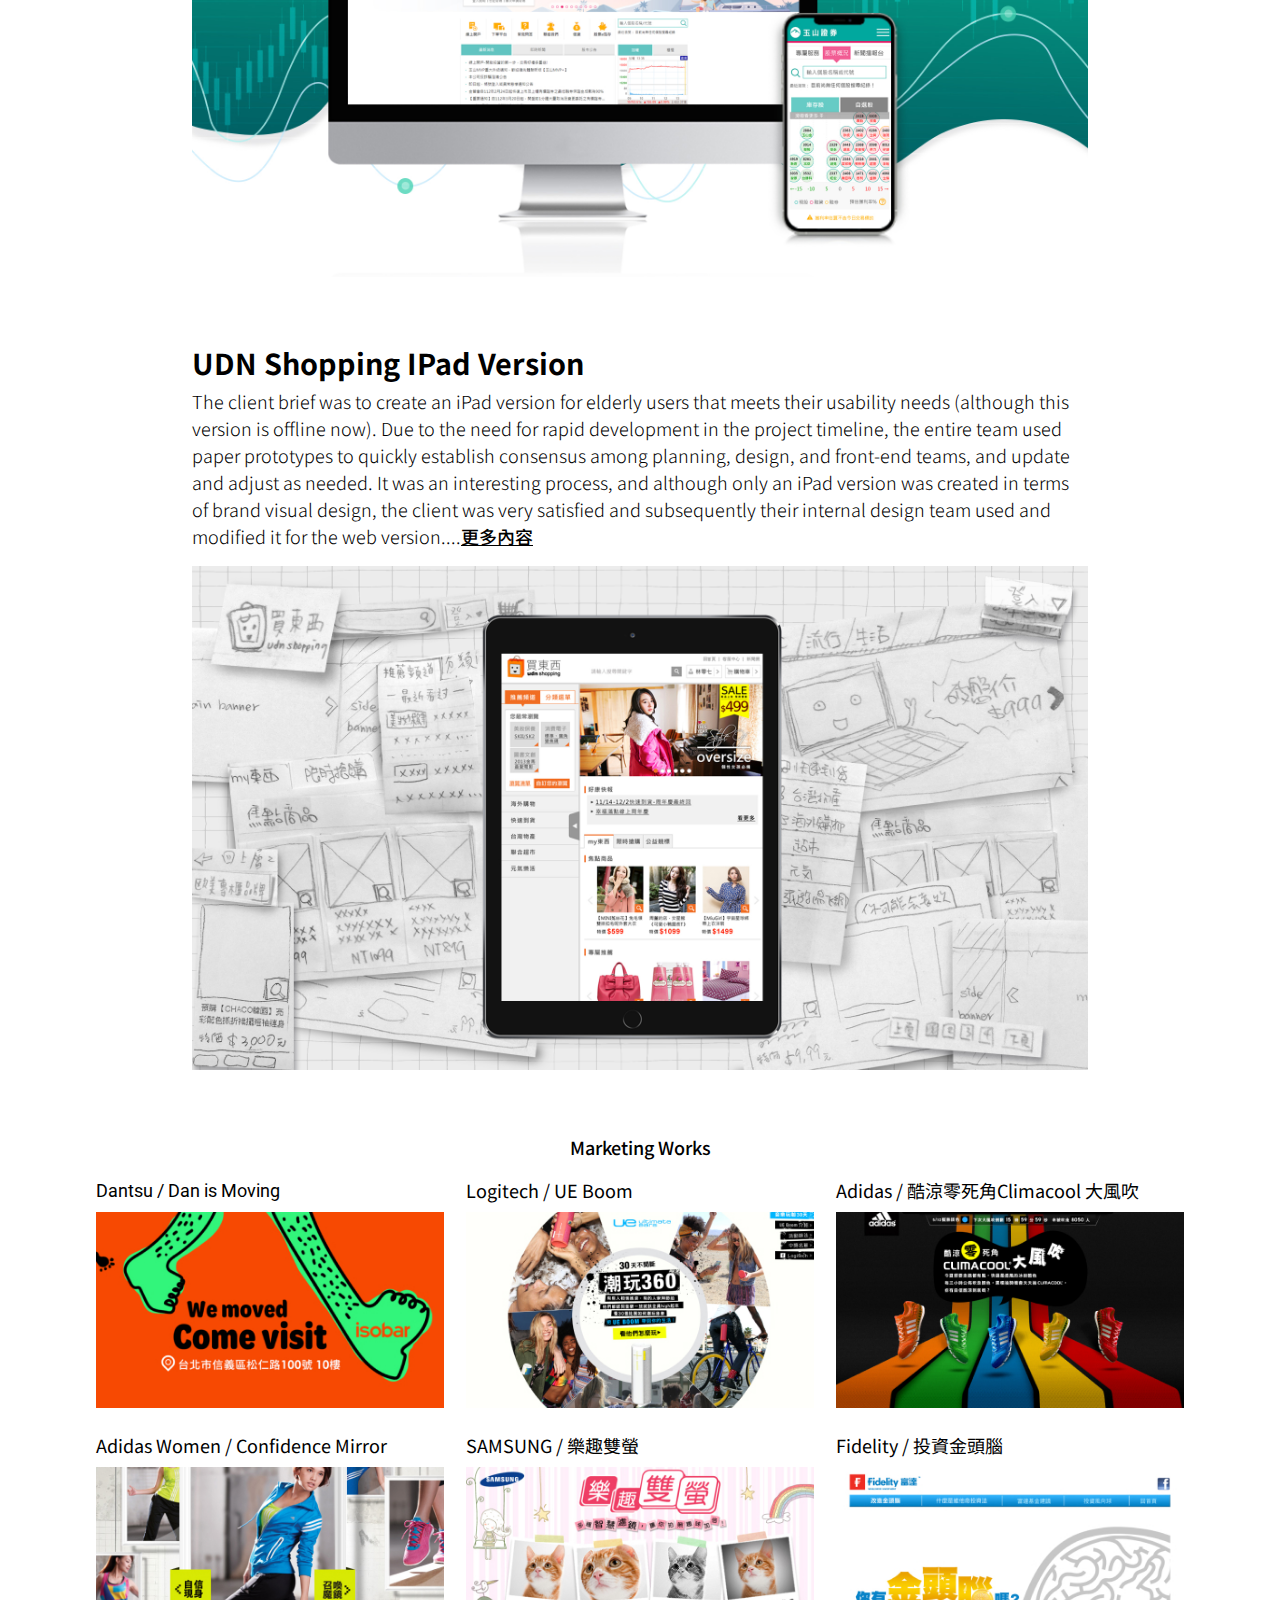
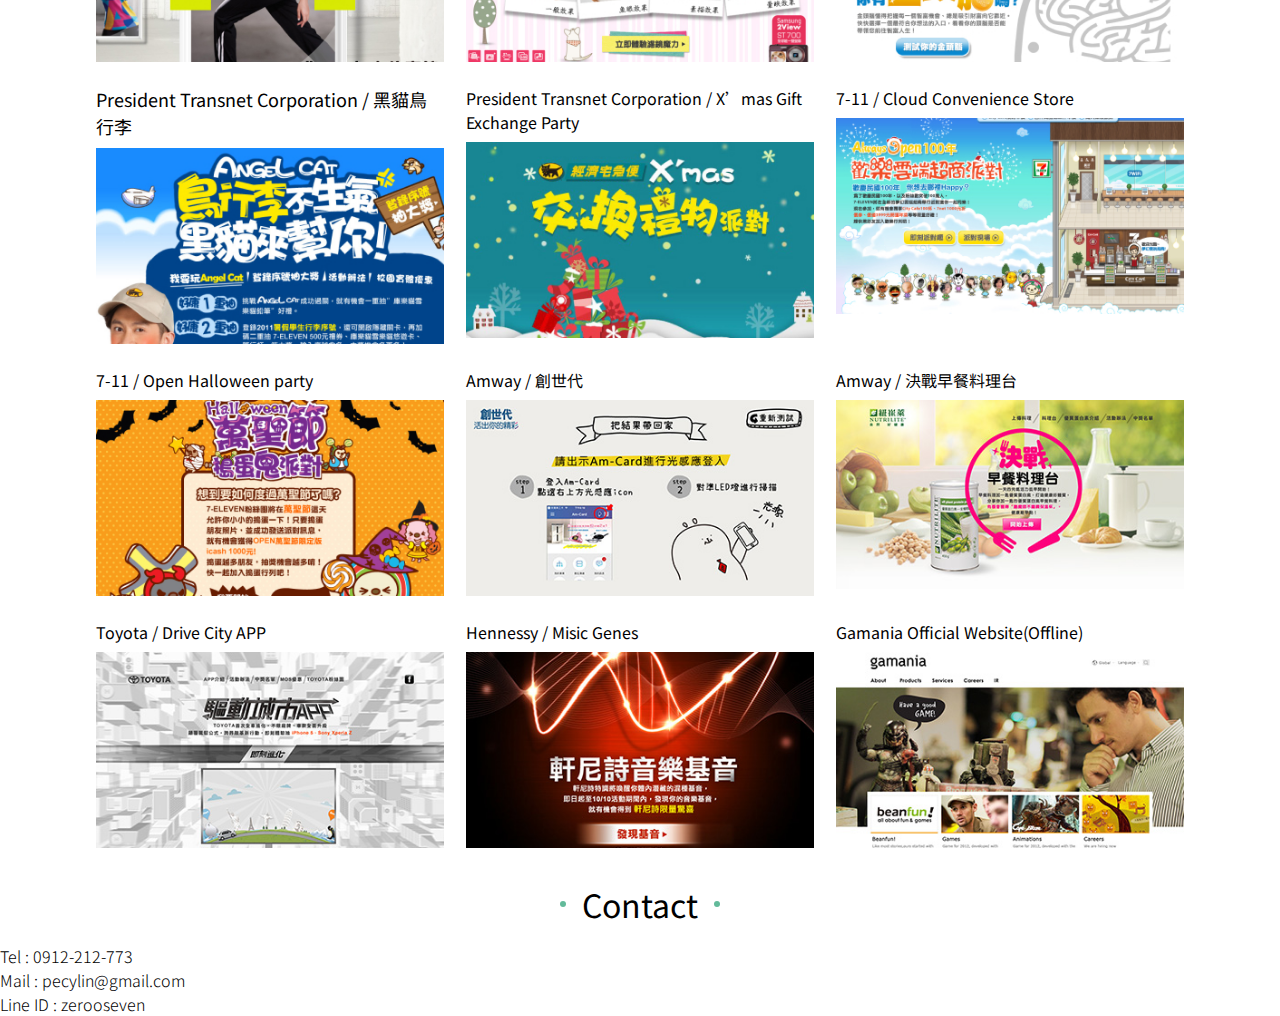
==== commit 99ceea9d: "content modify" ====
--- a/index-en.html
+++ b/index-en.html
@@ -24,7 +24,7 @@
 				<span class="navToggle-hamburger"></span>
 			</a>
 			<nav class="nav">
-				<!-- <a href="javascript:;" class="nav-item">En Version</a> -->
+				<a href="index.html" class="nav-item">中文</a>
 				<a href="#works" class="nav-item">Works</a>
 				<a href="#contact" class="nav-item">Contact</a>
 			</nav>
@@ -56,36 +56,49 @@
 						</li>
 						<li class="timeline-item">
 							<p class="font-medium font-weight400">Frontend Engineer<br /><span
-									class="font-gray500 font-weight300">(2019-2013) 進入Html CSS的世界，企業網站、網路活動、App切版</span>
+									class="font-gray500 font-weight300">(2019-2013) The job responsibilities have
+									shifted from creative work to CSS/JavaScript front-end engineering, including
+									corporate website front-end development, online campaign front-end development, and
+									app front-end development.</span>
 							</p>
 						</li>
 						<li class="timeline-item">
 							<p class="font-medium font-weight400">Experience Designer<br /><span
-									class="font-gray500 font-weight300">(2013-2008) 創意活動發想、提案、製作各式媒體素材製作resize</span>
+									class="font-gray500 font-weight300">(2013-2008) Creative event ideation, proposal,
+									and production, as well as creating various media materials and resizing
+									them.</span>
 							</p>
 						</li>
 					</ul>
 					<p class="font-medium font-weight700 mt-4">橙網科技</p>
 					<p class="font-medium font-weight400">Web Designer<br /><span
-							class="font-gray500 font-weight300">(2007-2008) 創意活動發想、提案、製作各式媒體素材製作resize</span></p>
-					<p class="font-medium font-weight700 mt-4">玉馬門創意設計</p>
+							class="font-gray500 font-weight300">(2007-2008) Creative event ideation, proposal, and
+							production, creating various media materials, and banner resizing.</span></p>
+					<p class="font-medium font-weight700 mt-4">Yuma-m Creative</p>
 					<p class="font-medium font-weight400">Web Designer<br /><span
-							class="font-gray500 font-weight300">(2004-2007) 企業網頁提案設計切版、平面輸出設計完稿支援</span></p>
+							class="font-gray500 font-weight300">(2004-2007) Proposal, design, and front-end development
+							of corporate website, as well as providing support for graphic design and output.</span></p>
 				</div>
 			</div>
 		</div>
 		<div class="works articleWidth">
-			<h2 id="works" class="h2 h2--dots h2--works font-xLarge font-weight400">作品案例</h2>
+			<h2 id="works" class="h2 h2--dots h2--works font-xLarge font-weight400">Works</h2>
 			<ul class="listWorks mt-6">
 				<li class="listWorks-item">
 					<p><span class="font-cyan500 font-weight500">EvaAir</span><a
 							href="https://www.evaair.com/zh-tw/index.html" target="_bl
 						" class="link--linkOut">View
 							Website</a></p>
-					<h3 class="h3 font-large font-weight700 mt-1">長榮航空</h3>
+					<h3 class="h3 font-large font-weight700 mt-1">EvaAir</h3>
 					<p class="font-medium font-weight300 mt-1">
-						參前期使用者研究、規劃提案到UI設計的全方位改版專案，設計方向在半重塑品牌形象結合長榮航空的品牌理念，在版面設計上多圓弧與圓角暗示品牌文化中的服務與圓融，用色上也一改過去企業較深較沈穩的配色，打破之前太過穩重老派的品牌風格，並同時須符合WCAG規範，採用更現代化、活潑、有活力的風格來呈現，進一步傳達給使用者對長榮新的感受...<a
-							href="works1.html" class="link--works font-weight500">更多內容</a>
+						Involved in a comprehensive redesign project, from initial user research and proposal planning
+						to UI design. The design direction aimed to partially reshape the brand image while
+						incorporating EVA Air's brand philosophy. The layout design used many curves and rounded corners
+						to suggest the brand culture of service and harmony. The color scheme departed from the previous
+						deep and stable corporate palette, breaking away from the previous overly conservative and
+						old-fashioned brand style while adhering to WCAG guidelines. A more modern, lively, and
+						energetic style was used to convey a new feeling to users....<a href="works1.html"
+							class="link--works font-weight500">More</a>
 					</p>
 					<a href="works1.html">
 						<img src="images/img-work1.jpg" class="img mt-4" />
@@ -96,10 +109,14 @@
 							target="_bl
 						" class="link--linkOut">View
 							Website</a></p>
-					<h3 class="h3 font-large font-weight700 mt-1">復華投信</h3>
-					<p class="font-medium font-weight300 mt-1">
-						重新設計官網架構，從舊有的架構中淘汰掉複雜、冗餘的內容，使得網站整體更加簡潔明瞭。新的UI設計，提升視覺效果，讓龐雜的金融資訊更加好閱讀。同時，也更加注重產品的介紹和說明，提供友善的產品資訊和投資試算UI，幫助客戶更容易理解復華投信的複雜產品和服務...<a
-							href="works2.html" class="link--works font-weight500">更多內容</a>
+					<h3 class="h3 font-large font-weight700 mt-1">Fhtrust</h3>
+					<p class="font-medium font-weight300 mt-1">Redesign the official website architecture, eliminating
+						complex and redundant content from the existing structure to make the overall site more concise
+						and clear. The new UI design improves visual effects and makes complex financial information
+						more readable. At the same time, there is more emphasis on product introduction and explanation,
+						providing user-friendly product information and investment calculator UI to help customers
+						better understand Fu Hwa Securities' complex products and services...<a href="works2.html"
+							class="link--works font-weight500">More</a>
 					</p>
 					<a href="works2.html">
 						<img src="images/img-work2.jpg" class="img mt-4" />
@@ -110,21 +127,26 @@
 							href="https://www.esunsec.com.tw/" target="_bl
 						" class="link--linkOut">View
 							Website</a></p>
-					<h3 class="h3 font-large font-weight700 mt-1">玉山證券 大小網</h3>
-					<p class="font-medium font-weight300 mt-1">
-						在專案角色為前端切版，將設計師提供的設計轉化為可操作的HTML和CSS代碼，同時注重網站的可用性和使用者體驗，以便讓使用者可以輕鬆地使用和瀏覽網站...<a
-							href="works3.html" class="link--works font-weight500">更多內容</a>
+					<h3 class="h3 font-large font-weight700 mt-1">E.SUN Securities</h3>
+					<p class="font-medium font-weight300 mt-1">As a frontend developer in the project, the task is to
+						transform the designs provided by the designer into functional HTML and CSS code, while also
+						focusing on website usability and user experience, to ensure that users can easily use and
+						navigate the website....<a href="works3.html" class="link--works font-weight500">More</a>
 					</p>
 					<a href="works3.html">
 						<img src="images/img-work3.jpg" class="img mt-4" />
 					</a>
 				</li>
 				<li class="listWorks-item">
-					<h3 class="h3 font-large font-weight700 mt-1">UDN Shopping IPad版</h3>
+					<h3 class="h3 font-large font-weight700 mt-1">UDN Shopping IPad Version</h3>
 					<p class="font-medium font-weight300 mt-1">
-						客戶breif要為年長者製作符合使用體驗需求的Ipad版本(隨著RWD技術的演進，雖然此版本已不在現在)，製作過程中因專案時程必須快速開發，整個團隊採用paper
-						prototype讓規劃、設計以及前端快速有共識並隨時Update與調整，是很有趣的過程，在品牌視覺設計上雖然只有製作Ipad版本，客戶很滿意進而後續客戶內部設計團隊沿用修改當時Web版...<a
-							href="works3.html" class="link--works font-weight500">更多內容</a>
+						The client brief was to create an iPad version for elderly users that meets their usability
+						needs (although this version is offline now). Due to the need for rapid development in the
+						project timeline, the entire team used paper prototypes to quickly establish consensus among
+						planning, design, and front-end teams, and update and adjust as needed. It was an interesting
+						process, and although only an iPad version was created in terms of brand visual design, the
+						client was very satisfied and subsequently their internal design team used and modified it for
+						the web version....<a href="works3.html" class="link--works font-weight500">更多內容</a>
 					</p>
 					<a href="works4.html">
 						<img src="images/img-work4.jpg" class="img mt-4" />
@@ -132,14 +154,14 @@
 				</li>
 			</ul>
 		</div>
-		<h4 id="works" class="w100 alignCenter font-medium font-weight500 mb-4">行銷類作品</h4>
+		<h4 id="works" class="w100 alignCenter font-medium font-weight500 mb-4">Marketing Works</h4>
 		<ul class="listMoreWork contentWidth">
 			<li class="listMoreWork-item">
 				<p class="fontRobo font-medium font-weight400">Dantsu / Dan is Moving</p>
 				<img src="images/img-moreWorks1.jpg" alt="" class="img mt-2">
 			</li>
 			<li class="listMoreWork-item">
-				<p class="font-medium font-weight400">Logitech / UE潮玩360</p>
+				<p class="font-medium font-weight400">Logitech / UE Boom</p>
 				<img src="images/img-moreWorks2.jpg" alt="" class="img mt-2">
 			</li>
 			<li class="listMoreWork-item">
@@ -147,7 +169,7 @@
 				<img src="images/img-moreWorks3.jpg" alt="" class="img mt-2">
 			</li>
 			<li class="listMoreWork-item">
-				<p class="font-medium font-weight400">Adidas Women / 自信魔鏡</p>
+				<p class="font-medium font-weight400">Adidas Women / Confidence Mirror</p>
 				<img src="images/img-moreWorks4.jpg" alt="" class="img mt-2">
 			</li>
 			<li class="listMoreWork-item">
@@ -155,23 +177,23 @@
 				<img src="images/img-moreWorks5.jpg" alt="" class="img mt-2">
 			</li>
 			<li class="listMoreWork-item">
-				<p class="font-medium font-weight400">富達 / 投資金頭腦</p>
+				<p class="font-medium font-weight400">Fidelity / 投資金頭腦</p>
 				<img src="images/img-moreWorks6.jpg" alt="" class="img mt-2">
 			</li>
 			<li class="listMoreWork-item">
-				<p class="font-medium font-weight400">黑貓宅急便 / 黑貓鳥行李</p>
+				<p class="font-medium font-weight400">President Transnet Corporation / 黑貓鳥行李</p>
 				<img src="images/img-moreWorks7.jpg" alt="" class="img mt-2">
 			</li>
 			<li class="listMoreWork-item">
-				<p class="font-mediu font-weight400">黑貓宅急便 / X’mas交換禮物派對</p>
+				<p class="font-mediu font-weight400">President Transnet Corporation / X’mas Gift Exchange Party</p>
 				<img src="images/img-moreWorks8.jpg" alt="" class="img mt-2">
 			</li>
 			<li class="listMoreWork-item">
-				<p class="font-mediu font-weight400">7-11 / 歡樂雲端超商</p>
+				<p class="font-mediu font-weight400">7-11 / Cloud Convenience Store</p>
 				<img src="images/img-moreWorks9.jpg" alt="" class="img mt-2">
 			</li>
 			<li class="listMoreWork-item">
-				<p class="font-mediu font-weight400">7-11 / 萬聖節搗蛋鬼派對</p>
+				<p class="font-mediu font-weight400">7-11 / Open Halloween party</p>
 				<img src="images/img-moreWorks10.jpg" alt="" class="img mt-2">
 			</li>
 			<li class="listMoreWork-item">
@@ -183,19 +205,19 @@
 				<img src="images/img-moreWorks12.jpg" alt="" class="img mt-2">
 			</li>
 			<li class="listMoreWork-item">
-				<p class="font-mediu font-weight400">Toyota / 驅動城市APP</p>
+				<p class="font-mediu font-weight400">Toyota / Drive City APP</p>
 				<img src="images/img-moreWorks13.jpg" alt="" class="img mt-2">
 			</li>
 			<li class="listMoreWork-item">
-				<p class="font-mediu font-weight400">Hennessy / 音樂基因</p>
+				<p class="font-mediu font-weight400">Hennessy / Misic Genes</p>
 				<img src="images/img-moreWorks14.jpg" alt="" class="img mt-2">
 			</li>
 			<li class="listMoreWork-item">
-				<p class="font-mediu font-weight400">Gamania 全球官網(已下線)</p>
+				<p class="font-mediu font-weight400">Gamania Official Website(Offline)</p>
 				<img src="images/img-moreWorks15.jpg" alt="" class="img mt-2">
 			</li>
 		</ul>
-		<h2 class="h2 h2--dots font-xLarge font-weight400 mt-2">聯絡我</h2>
+		<h2 class="h2 h2--dots font-xLarge font-weight400 mt-2">Contact</h2>
 		<ul id="contact" class="contact mt-4">
 			<li class="contact-item">Tel : 0912-212-773</li>
 			<li class="contact-item">Mail : pecylin@gmail.com</li>
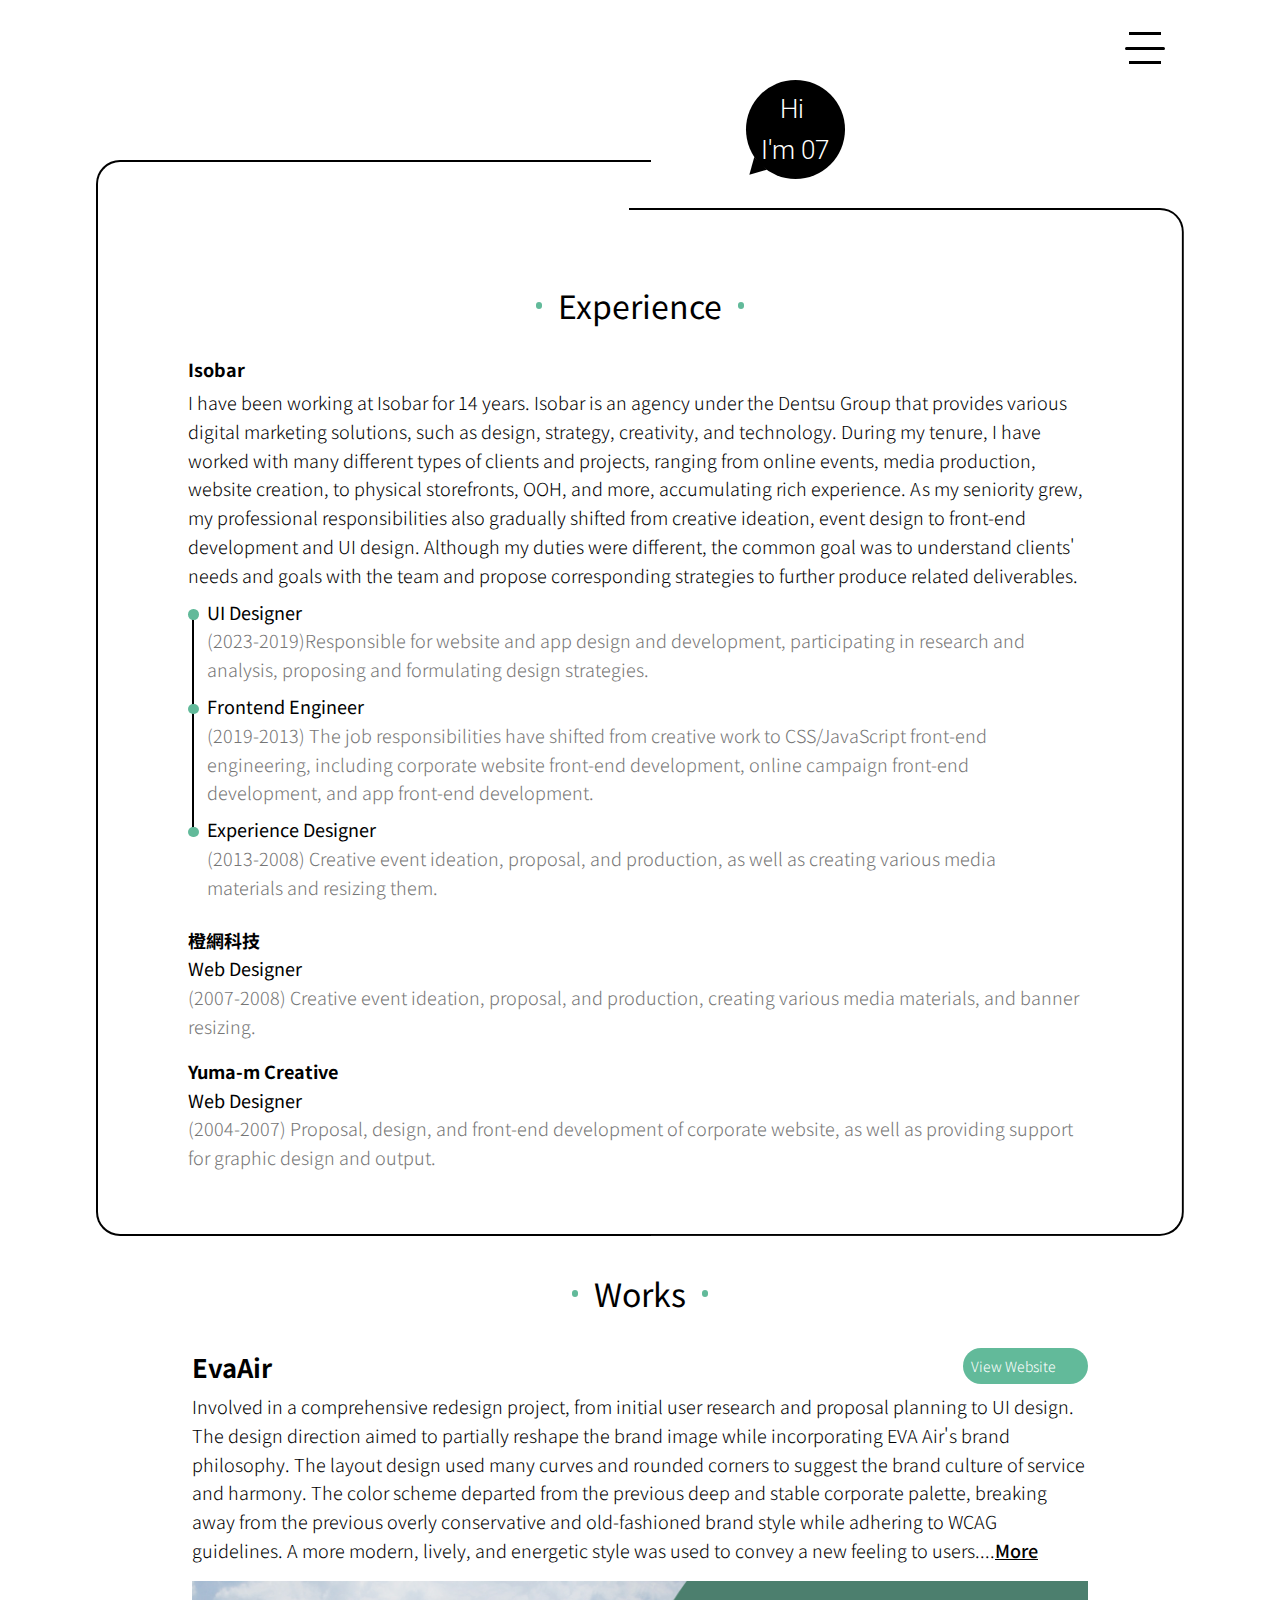
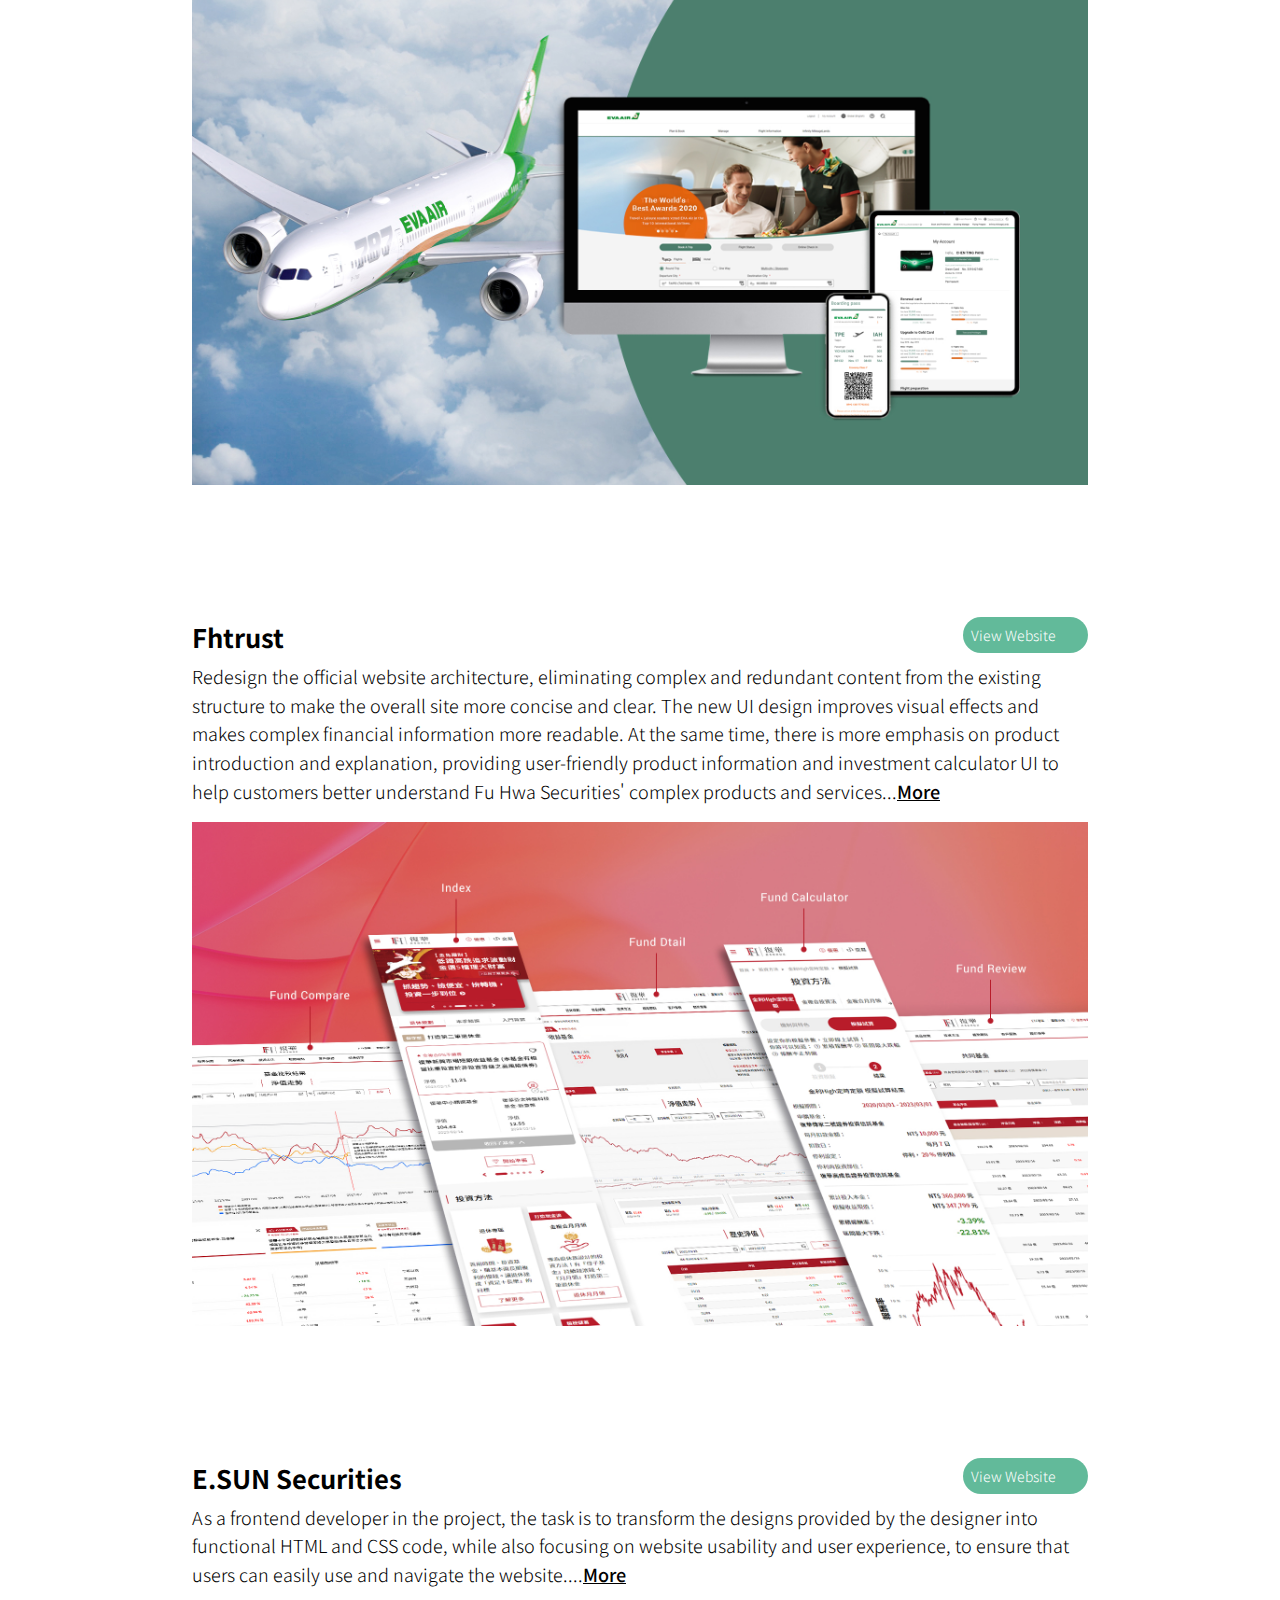
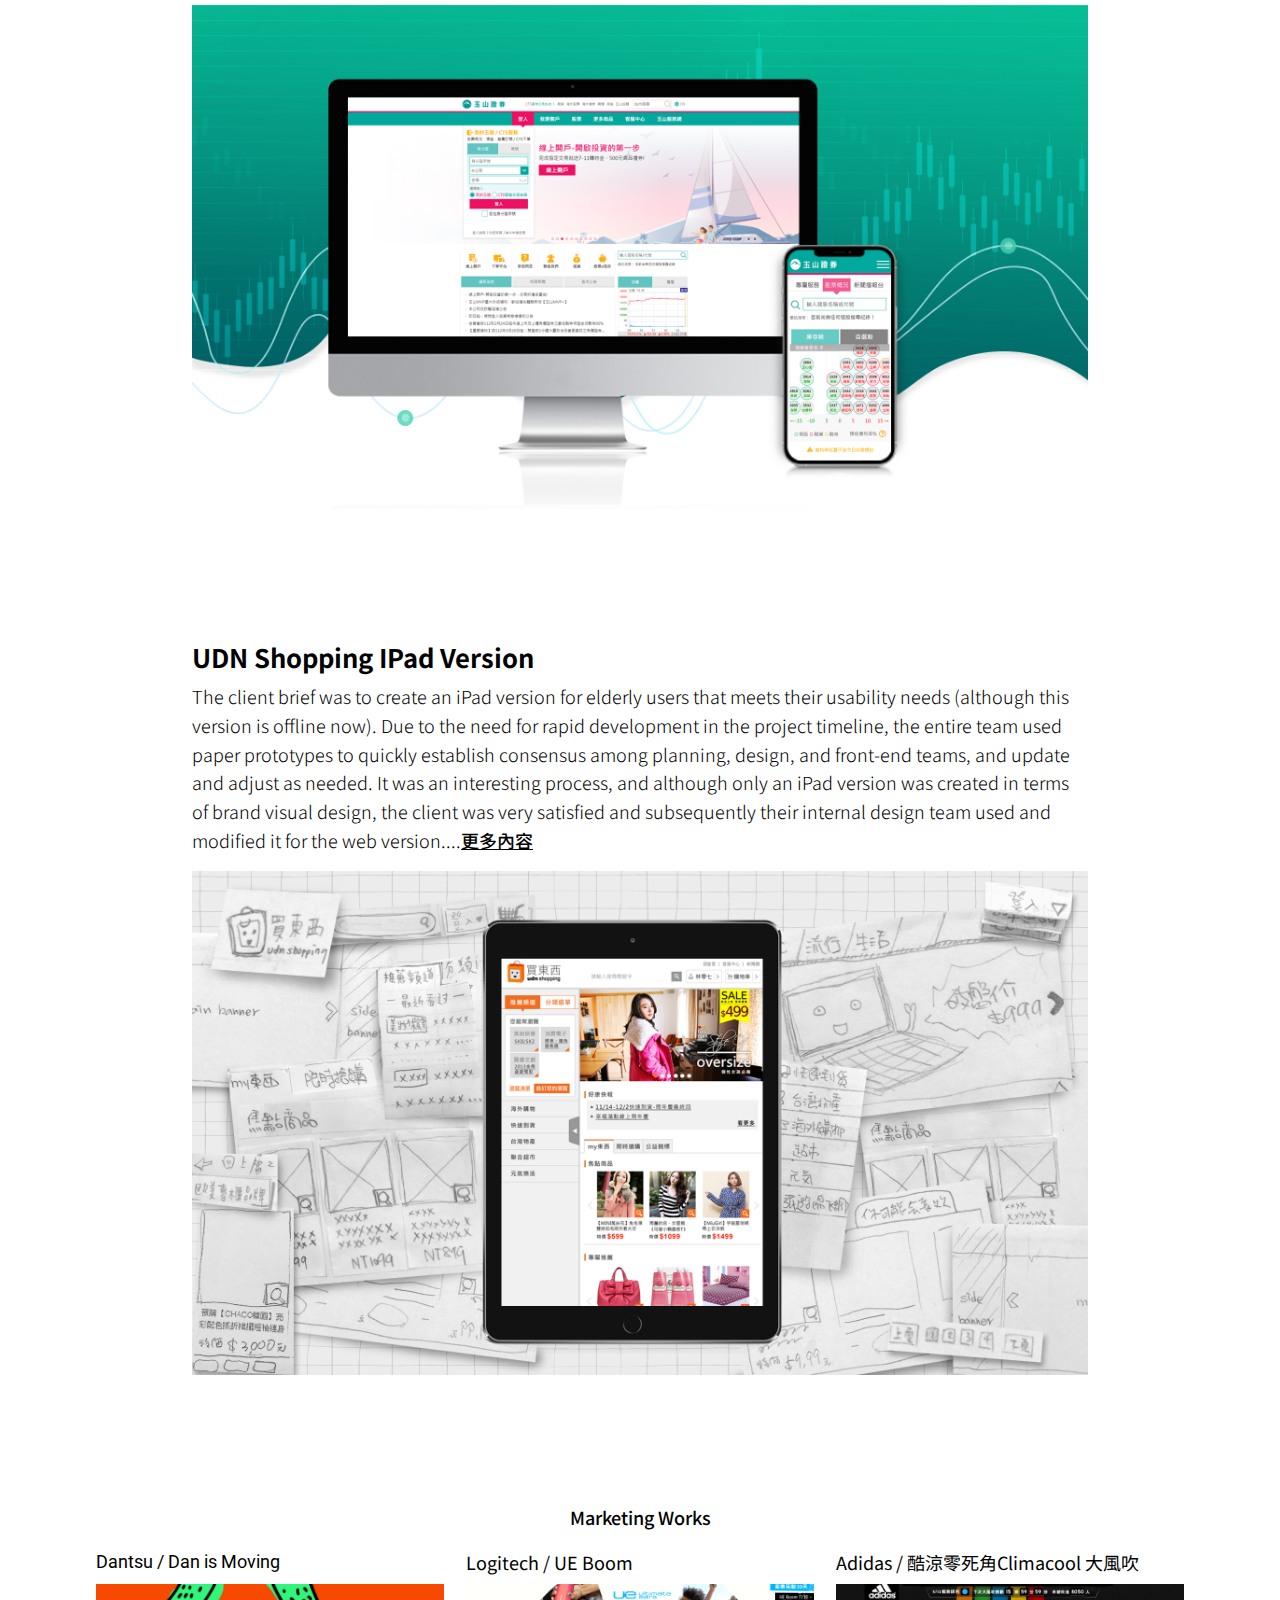
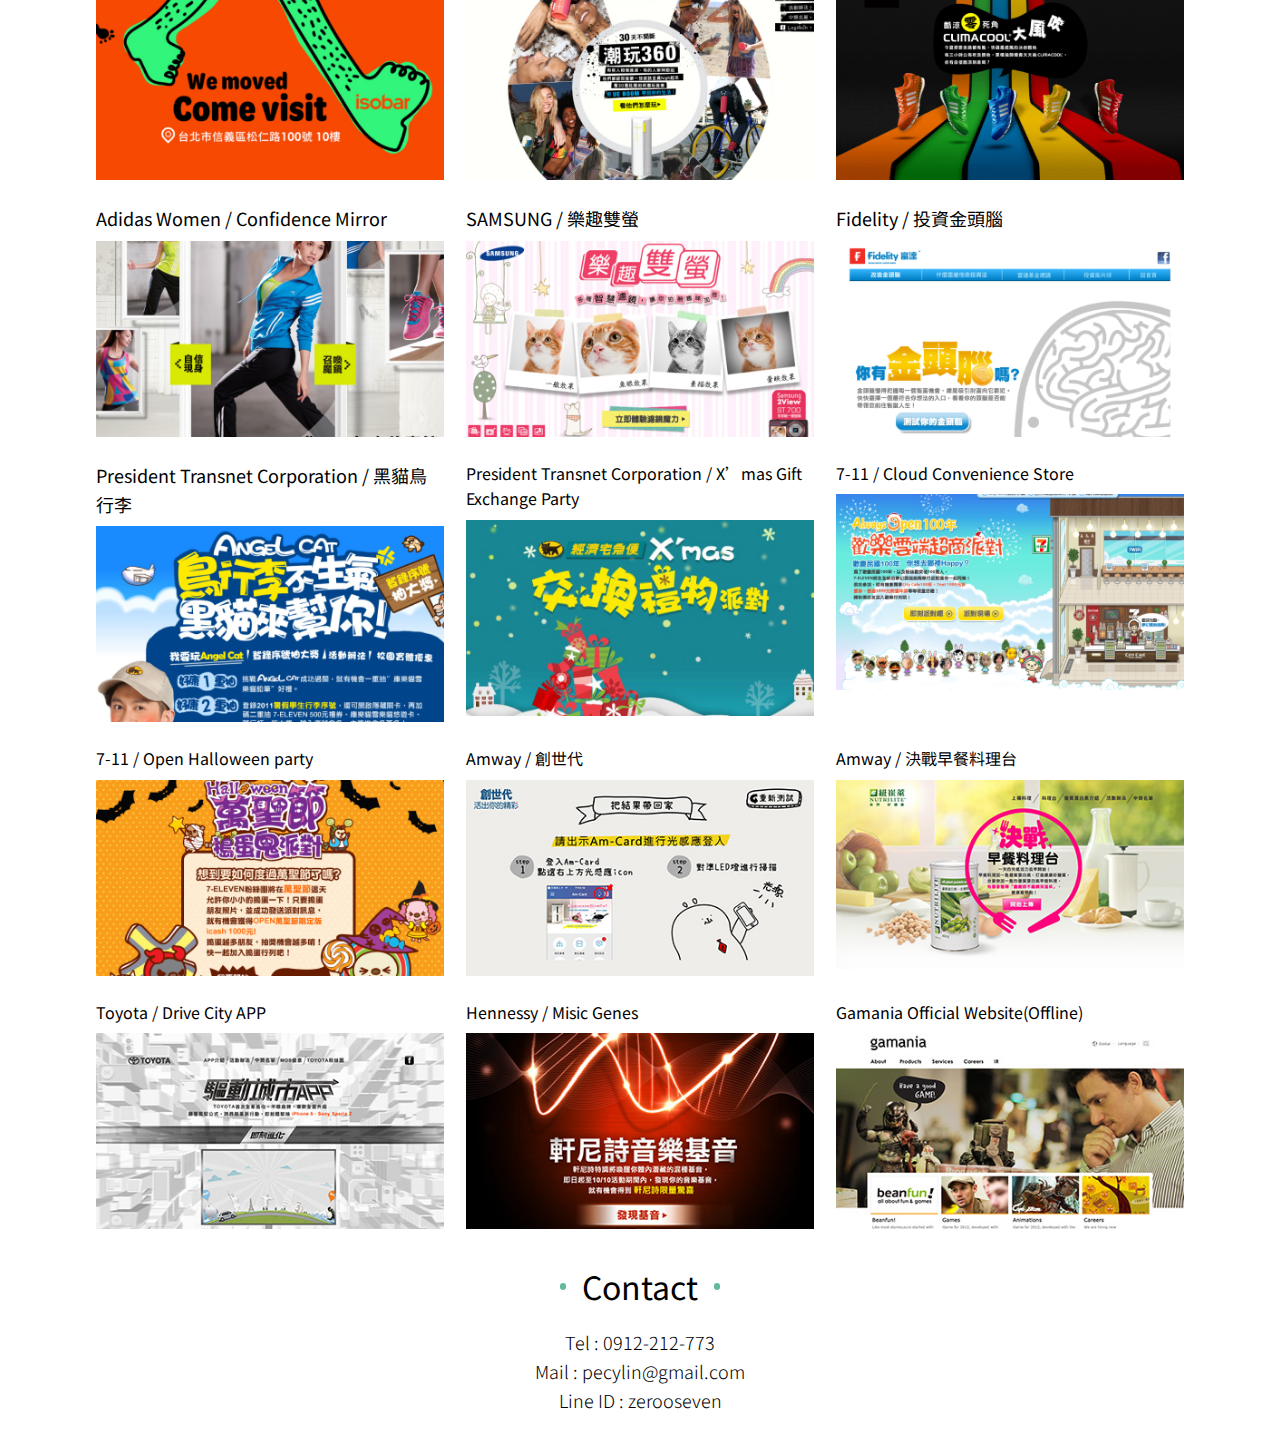
==== commit 2f50692d: "content modify" ====
--- a/index-en.html
+++ b/index-en.html
@@ -34,7 +34,7 @@
 				<div class="avatarImg fontRobo"></div>
 			</div>
 			<div class="infoContent pb-8">
-				<h2 class="h2 h2--dots font-xLarge font-weight400 mt-2">Work experience</h2>
+				<h2 class="h2 h2--dots font-xLarge font-weight400 mt-2">Experience</h2>
 				<div class="description mt-6 mb-8">
 					<p class="font-medium font-weight700">Isobar</p>
 					<p class="font-medium mt-1">I have been working at Isobar for 14 years. Isobar is an agency under
@@ -85,11 +85,11 @@
 			<h2 id="works" class="h2 h2--dots h2--works font-xLarge font-weight400">Works</h2>
 			<ul class="listWorks mt-6">
 				<li class="listWorks-item">
-					<p><span class="font-cyan500 font-weight500">EvaAir</span><a
-							href="https://www.evaair.com/zh-tw/index.html" target="_bl
-						" class="link--linkOut">View
-							Website</a></p>
-					<h3 class="h3 font-large font-weight700 mt-1">EvaAir</h3>
+					<div class="projectTitle">
+						<h3 class="h3 font-large font-weight700 mt-1">EvaAir</h3>
+						<a href="https://www.evaair.com/zh-tw/index.html" target="_blank" class="link--linkOut">View
+							Website</a>
+					</div>
 					<p class="font-medium font-weight300 mt-1">
 						Involved in a comprehensive redesign project, from initial user research and proposal planning
 						to UI design. The design direction aimed to partially reshape the brand image while
@@ -100,16 +100,15 @@
 						energetic style was used to convey a new feeling to users....<a href="works1.html"
 							class="link--works font-weight500">More</a>
 					</p>
-					<a href="works1.html">
+					<a href="works1-en.html">
 						<img src="images/img-work1.jpg" class="img mt-4" />
 					</a>
 				</li>
 				<li class="listWorks-item">
-					<p><span class="font-cyan500 font-weight500">Fhtrust</span><a href="https://www.fhtrust.com.tw/"
-							target="_bl
-						" class="link--linkOut">View
-							Website</a></p>
-					<h3 class="h3 font-large font-weight700 mt-1">Fhtrust</h3>
+					<div class="projectTitle">
+						<h3 class="h3 font-large font-weight700 mt-1">Fhtrust</h3>
+						<a href="https://www.fhtrust.com.tw/" target="_blank" class="link--linkOut">View Website</a>
+					</div>
 					<p class="font-medium font-weight300 mt-1">Redesign the official website architecture, eliminating
 						complex and redundant content from the existing structure to make the overall site more concise
 						and clear. The new UI design improves visual effects and makes complex financial information
@@ -123,11 +122,10 @@
 					</a>
 				</li>
 				<li class="listWorks-item">
-					<p><span class="font-cyan500 font-weight500">E.SUN Securities</span><a
-							href="https://www.esunsec.com.tw/" target="_bl
-						" class="link--linkOut">View
-							Website</a></p>
-					<h3 class="h3 font-large font-weight700 mt-1">E.SUN Securities</h3>
+					<div class="projectTitle">
+						<h3 class="h3 font-large font-weight700 mt-1">E.SUN Securities</h3>
+						<a href="https://www.esunsec.com.tw/" target="_blank" class="link--linkOut">View Website</a>
+					</div>
 					<p class="font-medium font-weight300 mt-1">As a frontend developer in the project, the task is to
 						transform the designs provided by the designer into functional HTML and CSS code, while also
 						focusing on website usability and user experience, to ensure that users can easily use and
--- a/css/style.min.css
+++ b/css/style.min.css
@@ -1 +1 @@
-*,*:before,*:after{box-sizing:border-box}html,body,div,span,object,iframe,figure,h1,h2,h3,h4,h5,h6,p,blockquote,pre,a,code,em,img,small,strike,strong,sub,sup,tt,b,u,i,ol,ul,li,fieldset,form,label,table,caption,tbody,tfoot,thead,tr,th,td,main,canvas,embed,footer,header,nav,section,video{margin:0;padding:0;border:0;font-size:100%;font:inherit;vertical-align:baseline;text-rendering:optimizeLegibility;-webkit-font-smoothing:antialiased;-webkit-text-size-adjust:none;-moz-text-size-adjust:none;text-size-adjust:none}footer,header,nav,section,main{display:block}body{line-height:1}ol,ul{list-style:none}blockquote,q{quotes:none}blockquote:before,blockquote:after,q:before,q:after{content:"";content:none}table{border-collapse:collapse;border-spacing:0}input{-webkit-appearance:none;border-radius:0}input,label,select,button,textarea{margin:0;border:0;padding:0;display:inline-block;vertical-align:middle;white-space:normal;background:none;line-height:1;border-radius:0}input:focus{outline:0}input,textarea{box-sizing:content-box}.sr-only{width:1px;height:1px;display:inline-block;position:absolute;padding:0;margin:-1px;border:0;clip:rect(0 0 0 0);overflow:hidden}:root{--font-xxLarge: 3rem;--font-xLarge: 2rem;--font-large: 1.8rem;--font-medium: 1.125rem;--font-small: 0.875rem;--gray-900: #000000;--gray-500: #767676;--gray-200: #CCCCCC;--cyan-500: #62BA9A;--green-eva: #4B7D6B}.block{display:block}.inlineBlock{display:inline-block}.bold{font-weight:bold}.alignCenter{text-align:center}.sr-only{width:1px;height:1px;display:inline-block;position:absolute;padding:0;margin:-1px;border:0;clip:rect(0 0 0 0);overflow:hidden}.fontRobo{font-family:"Roboto"}.h2--dots{display:flex;justify-content:center;align-items:center}.h2--dots::before,.h2--dots::after{content:"";width:.4rem;height:.4rem;display:inline-block;background:var(--cyan-500);border-radius:50%;margin:0 1rem}.h2--works{margin-top:2rem}.font-xxLarge{font-size:var(--font-xxLarge)}.font-xLarge{font-size:var(--font-xLarge)}.font-large{font-size:var(--font-large)}.font-medium{font-size:var(--font-medium)}.font-small{font-size:var(--font-small)}.font-weight700{font-weight:700}.font-weight500{font-weight:500}.font-weight400{font-weight:400}.font-weight300{font-weight:300}.font-gray500{color:var(--gray-500)}.font-cyan500{color:var(--cyan-500)}.font-white{color:#fff}.text-underline{text-decoration:underline}.mt-1{margin-top:.25rem}.mt-2{margin-top:.5rem}.mt-3{margin-top:.75rem}.mt-4{margin-top:1rem}.mt-5{margin-top:1.25rem}.mt-6{margin-top:1.5rem}.mt-7{margin-top:1.75rem}.mt-8{margin-top:2rem}.mt-9{margin-top:2.25rem}.mt-10{margin-top:2.5rem}.mt-11{margin-top:2.75rem}.mt-12{margin-top:3rem}.mt-13{margin-top:3.25rem}.mt-14{margin-top:3.5rem}.mt-15{margin-top:3.75rem}.mt-16{margin-top:4rem}.mt-17{margin-top:4.25rem}.mt-18{margin-top:4.5rem}.mt-19{margin-top:4.75rem}.mt-20{margin-top:5rem}.mr-1{margin-right:.25rem}.mr-2{margin-right:.5rem}.mr-3{margin-right:.75rem}.mr-4{margin-right:1rem}.mr-5{margin-right:1.25rem}.mr-6{margin-right:1.5rem}.mr-7{margin-right:1.75rem}.mr-8{margin-right:2rem}.mr-9{margin-right:2.25rem}.mr-10{margin-right:2.5rem}.mr-11{margin-right:2.75rem}.mr-12{margin-right:3rem}.mr-13{margin-right:3.25rem}.mr-14{margin-right:3.5rem}.mr-15{margin-right:3.75rem}.mr-16{margin-right:4rem}.mr-17{margin-right:4.25rem}.mr-18{margin-right:4.5rem}.mr-19{margin-right:4.75rem}.mr-20{margin-right:5rem}.mb-1{margin-bottom:.25rem}.mb-2{margin-bottom:.5rem}.mb-3{margin-bottom:.75rem}.mb-4{margin-bottom:1rem}.mb-5{margin-bottom:1.25rem}.mb-6{margin-bottom:1.5rem}.mb-7{margin-bottom:1.75rem}.mb-8{margin-bottom:2rem}.mb-9{margin-bottom:2.25rem}.mb-10{margin-bottom:2.5rem}.mb-11{margin-bottom:2.75rem}.mb-12{margin-bottom:3rem}.mb-13{margin-bottom:3.25rem}.mb-14{margin-bottom:3.5rem}.mb-15{margin-bottom:3.75rem}.mb-16{margin-bottom:4rem}.mb-17{margin-bottom:4.25rem}.mb-18{margin-bottom:4.5rem}.mb-19{margin-bottom:4.75rem}.mb-20{margin-bottom:5rem}.ml-1{margin-left:.25rem}.ml-2{margin-left:.5rem}.ml-3{margin-left:.75rem}.ml-4{margin-left:1rem}.ml-5{margin-left:1.25rem}.ml-6{margin-left:1.5rem}.ml-7{margin-left:1.75rem}.ml-8{margin-left:2rem}.ml-9{margin-left:2.25rem}.ml-10{margin-left:2.5rem}.ml-11{margin-left:2.75rem}.ml-12{margin-left:3rem}.ml-13{margin-left:3.25rem}.ml-14{margin-left:3.5rem}.ml-15{margin-left:3.75rem}.ml-16{margin-left:4rem}.ml-17{margin-left:4.25rem}.ml-18{margin-left:4.5rem}.ml-19{margin-left:4.75rem}.ml-20{margin-left:5rem}.pt-1{padding-top:.25rem}.pt-2{padding-top:.5rem}.pt-3{padding-top:.75rem}.pt-4{padding-top:1rem}.pt-5{padding-top:1.25rem}.pt-6{padding-top:1.5rem}.pt-7{padding-top:1.75rem}.pt-8{padding-top:2rem}.pt-9{padding-top:2.25rem}.pt-10{padding-top:2.5rem}.pt-11{padding-top:2.75rem}.pt-12{padding-top:3rem}.pt-13{padding-top:3.25rem}.pt-14{padding-top:3.5rem}.pt-15{padding-top:3.75rem}.pt-16{padding-top:4rem}.pt-17{padding-top:4.25rem}.pt-18{padding-top:4.5rem}.pt-19{padding-top:4.75rem}.pt-20{padding-top:5rem}.pr-1{padding-right:.25rem}.pr-2{padding-right:.5rem}.pr-3{padding-right:.75rem}.pr-4{padding-right:1rem}.pr-5{padding-right:1.25rem}.pr-6{padding-right:1.5rem}.pr-7{padding-right:1.75rem}.pr-8{padding-right:2rem}.pr-9{padding-right:2.25rem}.pr-10{padding-right:2.5rem}.pr-11{padding-right:2.75rem}.pr-12{padding-right:3rem}.pr-13{padding-right:3.25rem}.pr-14{padding-right:3.5rem}.pr-15{padding-right:3.75rem}.pr-16{padding-right:4rem}.pr-17{padding-right:4.25rem}.pr-18{padding-right:4.5rem}.pr-19{padding-right:4.75rem}.pr-20{padding-right:5rem}.pb-1{padding-bottom:.25rem}.pb-2{padding-bottom:.5rem}.pb-3{padding-bottom:.75rem}.pb-4{padding-bottom:1rem}.pb-5{padding-bottom:1.25rem}.pb-6{padding-bottom:1.5rem}.pb-7{padding-bottom:1.75rem}.pb-8{padding-bottom:2rem}.pb-9{padding-bottom:2.25rem}.pb-10{padding-bottom:2.5rem}.pb-11{padding-bottom:2.75rem}.pb-12{padding-bottom:3rem}.pb-13{padding-bottom:3.25rem}.pb-14{padding-bottom:3.5rem}.pb-15{padding-bottom:3.75rem}.pb-16{padding-bottom:4rem}.pb-17{padding-bottom:4.25rem}.pb-18{padding-bottom:4.5rem}.pb-19{padding-bottom:4.75rem}.pb-20{padding-bottom:5rem}.pl-1{padding-left:.25rem}.pl-2{padding-left:.5rem}.pl-3{padding-left:.75rem}.pl-4{padding-left:1rem}.pl-5{padding-left:1.25rem}.pl-6{padding-left:1.5rem}.pl-7{padding-left:1.75rem}.pl-8{padding-left:2rem}.pl-9{padding-left:2.25rem}.pl-10{padding-left:2.5rem}.pl-11{padding-left:2.75rem}.pl-12{padding-left:3rem}.pl-13{padding-left:3.25rem}.pl-14{padding-left:3.5rem}.pl-15{padding-left:3.75rem}.pl-16{padding-left:4rem}.pl-17{padding-left:4.25rem}.pl-18{padding-left:4.5rem}.pl-19{padding-left:4.75rem}.pl-20{padding-left:5rem}.link--linkOut{display:inline-block;background-color:var(--cyan-500);color:#fff;font-size:var(--font-small);padding:.25rem .5rem;margin-left:.5rem;border-radius:1.5rem;text-decoration:none}.link--pageLinkOut{display:inline-block;background-color:#fff;font-size:var(--font--medium);font-weight:500;padding:.5rem 1rem;border-radius:1.5rem;text-decoration:none;transition:background .5s ease-in-out;box-sizing:border-box}.link--pageLinkOut:hover{background-color:var(--green-eva);color:#fff;outline:#fff 1px solid;outline-offset:-1px}.link--pageLinkOutBottom{display:inline-block;background-color:var(--green-eva);font-size:var(--font--medium);font-weight:500;padding:.5rem 1rem;border-radius:1.5rem;text-decoration:none;transition:background .5s ease-in-out;box-sizing:border-box}.link--pageLinkOutBottom:hover{background-color:#fff;color:var(--green-eva);outline:var(--green-eva) 1px solid;outline-offset:-1px}.link--pageLinkOutEva{color:var(--green-eva)}.link--pageLinkOutEvaBottom{color:#fff}.link--morePage{width:100%;height:100%;display:block;color:var(--gray-900);font-size:var(--font-medium);font-weight:500;text-decoration:none}.link--works{color:var(--gray-900)}.link--works:hover{text-decoration:underline}.contentWidth{width:85%}.articleWidth{width:70%}.avatar{width:100%;display:flex;justify-content:center}.avatarImg{width:10rem;height:10rem;position:relative;background:url(../images/Avatar.svg) no-repeat 0 0;background-size:100%}.avatarImg::before,.avatarImg::after{position:absolute;left:105%}.avatarImg::before{content:"Hi \aI'm 07";width:6.2rem;height:6.2rem;display:flex;justify-content:center;align-items:center;background-color:#000;color:#fff;font-size:var(--font-large);text-align:center;white-space:pre;border-radius:50%}.avatarImg::after{content:"";width:0;height:0;top:50%;border:.6rem solid rgba(0,0,0,0);border-top:1rem solid #000;border-bottom:0;transform:rotate(45deg)}.info{position:relative;margin:0 auto}.info::before,.info::after{content:"";width:50%;display:block;position:absolute;border:.125rem solid var(--gray-900);border-right:0;border-top-left-radius:1.5rem;border-bottom-left-radius:1.5rem;z-index:-1}.info::before{height:calc(100% - 5rem);top:5rem;left:0}.info::after{height:calc(100% - 8rem);top:8rem;right:0;transform:rotate(180deg)}.infoContent{width:83%;display:flex;flex-flow:column nowrap;align-items:center;margin:0 auto}.timeline-item{display:flex;flex-flow:row nowrap;margin-bottom:.5rem;list-style:none}.timeline-item::before{content:"";width:.4rem;height:.4rem;display:inline-block;background-color:var(--cyan-500);border-radius:50%;margin-top:.5rem;margin-right:.5rem}.works{margin:0 auto}.listWorks-item{margin-bottom:4rem}.listMoreWork{display:flex;flex-flow:row wrap;justify-content:space-between;margin:0 auto}.listMoreWork-item{width:32%;margin-bottom:1.5rem}.listMorePage{display:flex;flex-flow:row wrap;justify-content:space-between}.listMorePage-item{width:48%;margin-bottom:2rem}.main-page{padding-top:4rem;margin-left:auto;margin-right:auto}.title-listMorePage{font-weight:400}.nav{position:absolute;right:0;top:6rem;display:flex;flex-flow:row nowrap}.nav-item{display:inline-block;margin-right:1rem}.nav-page{width:100%;color:#fff;text-align:right}.img{width:100%;display:block}.img--outline{border:var(--gray-200) 1px solid}.article{margin-left:auto;margin-right:auto}.tabs{width:100%;display:flex;justify-content:center;background-color:rgba(0,0,0,.5);position:fixed;top:0;left:0;padding:1rem 0;z-index:10}.tabs-button{display:flex;flex-flow:column nowrap;justify-content:center;align-items:center;color:#fff;font-size:var(--font-medium);font-weight:500;opacity:.5;transition:opacity .5s ease-in-out}.tabs-button::before{content:"";width:2rem;height:2rem;display:block}.tabs-button--desktop::before{background:url(../images/icon-desktop.svg) no-repeat 0 0;background-size:100%}.tabs-button--mobile::before{background:url(../images/icon-mobile.svg) no-repeat 0 0;background-size:100%}.tabs-button.active{opacity:1}.tabsContent{width:90%;height:100%;position:relative;margin-left:auto;margin-right:auto;z-index:5}.tabsContent-item{width:100%;display:none;position:absolute;top:0;left:0;padding-top:6.5rem;z-index:0}.tabsContent-item:nth-child(2) .img{max-width:22.5rem;margin-left:auto;margin-right:auto}.header{width:100%;display:flex;flex-flow:column nowrap;justify-content:center;align-items:center}.header-eva{background-color:var(--green-eva)}.nav-item{color:var(--gray-900);text-decoration:none}.nav-page{color:#fff}#lightbox{display:none;z-index:-1}#lightbox:target{width:100%;height:100%;display:block;background-color:rgba(0,0,0,.8);position:fixed;top:0;left:0;overflow-y:auto;z-index:20}.lightbox-close{width:2rem;height:2rem;display:block;background:url(../images/icon-close.svg) no-repeat 0 0;background-size:100%;position:fixed;top:2rem;right:2rem;z-index:15}@media only screen and (max-width: 576px){.contentWidth{width:90%}.articleWidth{width:90%}.listMoreWork,.listMorePage{flex-flow:column nowrap}.listMoreWork-item,.listMorePage-item{width:100%}.nav{display:none}}@media only screen and (min-width: 1440px){.contentWidth{width:80%}.articleWidth{width:65%}.tabsContent{width:80%}}html,body{position:relative;font-size:16px}body{font-family:"Noto Sans TC","Roboto",Arial,Helvetica,sans-serif;font-size:16px;font-weight:300;line-height:1.5}.hidden{overflow-y:hidden}#wrap{width:100%;margin:0 auto}/*# sourceMappingURL=style.min.css.map */+*,*:before,*:after{box-sizing:border-box}html,body,div,span,object,iframe,figure,h1,h2,h3,h4,h5,h6,p,blockquote,pre,a,code,em,img,small,strike,strong,sub,sup,tt,b,u,i,ol,ul,li,fieldset,form,label,table,caption,tbody,tfoot,thead,tr,th,td,main,canvas,embed,footer,header,nav,section,video{margin:0;padding:0;border:0;font-size:100%;font:inherit;vertical-align:baseline;text-rendering:optimizeLegibility;-webkit-font-smoothing:antialiased;-webkit-text-size-adjust:none;-moz-text-size-adjust:none;text-size-adjust:none}footer,header,nav,section,main{display:block}body{line-height:1}ol,ul{list-style:none}blockquote,q{quotes:none}blockquote:before,blockquote:after,q:before,q:after{content:"";content:none}table{border-collapse:collapse;border-spacing:0}input{-webkit-appearance:none;border-radius:0}input,label,select,button,textarea{margin:0;border:0;padding:0;display:inline-block;vertical-align:middle;white-space:normal;background:none;line-height:1;border-radius:0}input:focus{outline:0}input,textarea{box-sizing:content-box}.sr-only{width:1px;height:1px;display:inline-block;position:absolute;padding:0;margin:-1px;border:0;clip:rect(0 0 0 0);overflow:hidden}:root{--font-xxLarge: 3rem;--font-xLarge: 2rem;--font-large: 1.6rem;--font-medium: 1.125rem;--font-small: 0.875rem;--gray-900: #000000;--gray-500: #767676;--gray-200: #CCCCCC;--cyan-500: #62BA9A;--green-eva: #4B7D6B;--green-esun: #00A99D;--red-fhtrust: #B81C2B;--orange-udn: #F16D23}.block{display:block}.inlineBlock{display:inline-block}.bold{font-weight:bold}.alignCenter{text-align:center}.sr-only{width:1px;height:1px;display:inline-block;position:absolute;padding:0;margin:-1px;border:0;clip:rect(0 0 0 0);overflow:hidden}.fontRobo{font-family:"Roboto"}.h2--dots{display:flex;justify-content:center;align-items:center}.h2--dots::before,.h2--dots::after{content:"";width:.4rem;height:.4rem;display:inline-block;background:var(--cyan-500);border-radius:50%;margin:0 1rem}.h2--works{margin-top:2rem}.font-xxLarge{font-size:var(--font-xxLarge)}.font-xLarge{font-size:var(--font-xLarge)}.font-large{font-size:var(--font-large)}.font-medium{font-size:var(--font-medium)}.font-small{font-size:var(--font-small)}.font-weight700{font-weight:700}.font-weight500{font-weight:500}.font-weight400{font-weight:400}.font-weight300{font-weight:300}.font-gray500{color:var(--gray-500)}.font-cyan500{color:var(--cyan-500)}.font-white{color:#fff}.text-underline{text-decoration:underline}.mt-1{margin-top:.25rem}.mt-2{margin-top:.5rem}.mt-3{margin-top:.75rem}.mt-4{margin-top:1rem}.mt-5{margin-top:1.25rem}.mt-6{margin-top:1.5rem}.mt-7{margin-top:1.75rem}.mt-8{margin-top:2rem}.mt-9{margin-top:2.25rem}.mt-10{margin-top:2.5rem}.mt-11{margin-top:2.75rem}.mt-12{margin-top:3rem}.mt-13{margin-top:3.25rem}.mt-14{margin-top:3.5rem}.mt-15{margin-top:3.75rem}.mt-16{margin-top:4rem}.mt-17{margin-top:4.25rem}.mt-18{margin-top:4.5rem}.mt-19{margin-top:4.75rem}.mt-20{margin-top:5rem}.mr-1{margin-right:.25rem}.mr-2{margin-right:.5rem}.mr-3{margin-right:.75rem}.mr-4{margin-right:1rem}.mr-5{margin-right:1.25rem}.mr-6{margin-right:1.5rem}.mr-7{margin-right:1.75rem}.mr-8{margin-right:2rem}.mr-9{margin-right:2.25rem}.mr-10{margin-right:2.5rem}.mr-11{margin-right:2.75rem}.mr-12{margin-right:3rem}.mr-13{margin-right:3.25rem}.mr-14{margin-right:3.5rem}.mr-15{margin-right:3.75rem}.mr-16{margin-right:4rem}.mr-17{margin-right:4.25rem}.mr-18{margin-right:4.5rem}.mr-19{margin-right:4.75rem}.mr-20{margin-right:5rem}.mb-1{margin-bottom:.25rem}.mb-2{margin-bottom:.5rem}.mb-3{margin-bottom:.75rem}.mb-4{margin-bottom:1rem}.mb-5{margin-bottom:1.25rem}.mb-6{margin-bottom:1.5rem}.mb-7{margin-bottom:1.75rem}.mb-8{margin-bottom:2rem}.mb-9{margin-bottom:2.25rem}.mb-10{margin-bottom:2.5rem}.mb-11{margin-bottom:2.75rem}.mb-12{margin-bottom:3rem}.mb-13{margin-bottom:3.25rem}.mb-14{margin-bottom:3.5rem}.mb-15{margin-bottom:3.75rem}.mb-16{margin-bottom:4rem}.mb-17{margin-bottom:4.25rem}.mb-18{margin-bottom:4.5rem}.mb-19{margin-bottom:4.75rem}.mb-20{margin-bottom:5rem}.ml-1{margin-left:.25rem}.ml-2{margin-left:.5rem}.ml-3{margin-left:.75rem}.ml-4{margin-left:1rem}.ml-5{margin-left:1.25rem}.ml-6{margin-left:1.5rem}.ml-7{margin-left:1.75rem}.ml-8{margin-left:2rem}.ml-9{margin-left:2.25rem}.ml-10{margin-left:2.5rem}.ml-11{margin-left:2.75rem}.ml-12{margin-left:3rem}.ml-13{margin-left:3.25rem}.ml-14{margin-left:3.5rem}.ml-15{margin-left:3.75rem}.ml-16{margin-left:4rem}.ml-17{margin-left:4.25rem}.ml-18{margin-left:4.5rem}.ml-19{margin-left:4.75rem}.ml-20{margin-left:5rem}.pt-1{padding-top:.25rem}.pt-2{padding-top:.5rem}.pt-3{padding-top:.75rem}.pt-4{padding-top:1rem}.pt-5{padding-top:1.25rem}.pt-6{padding-top:1.5rem}.pt-7{padding-top:1.75rem}.pt-8{padding-top:2rem}.pt-9{padding-top:2.25rem}.pt-10{padding-top:2.5rem}.pt-11{padding-top:2.75rem}.pt-12{padding-top:3rem}.pt-13{padding-top:3.25rem}.pt-14{padding-top:3.5rem}.pt-15{padding-top:3.75rem}.pt-16{padding-top:4rem}.pt-17{padding-top:4.25rem}.pt-18{padding-top:4.5rem}.pt-19{padding-top:4.75rem}.pt-20{padding-top:5rem}.pr-1{padding-right:.25rem}.pr-2{padding-right:.5rem}.pr-3{padding-right:.75rem}.pr-4{padding-right:1rem}.pr-5{padding-right:1.25rem}.pr-6{padding-right:1.5rem}.pr-7{padding-right:1.75rem}.pr-8{padding-right:2rem}.pr-9{padding-right:2.25rem}.pr-10{padding-right:2.5rem}.pr-11{padding-right:2.75rem}.pr-12{padding-right:3rem}.pr-13{padding-right:3.25rem}.pr-14{padding-right:3.5rem}.pr-15{padding-right:3.75rem}.pr-16{padding-right:4rem}.pr-17{padding-right:4.25rem}.pr-18{padding-right:4.5rem}.pr-19{padding-right:4.75rem}.pr-20{padding-right:5rem}.pb-1{padding-bottom:.25rem}.pb-2{padding-bottom:.5rem}.pb-3{padding-bottom:.75rem}.pb-4{padding-bottom:1rem}.pb-5{padding-bottom:1.25rem}.pb-6{padding-bottom:1.5rem}.pb-7{padding-bottom:1.75rem}.pb-8{padding-bottom:2rem}.pb-9{padding-bottom:2.25rem}.pb-10{padding-bottom:2.5rem}.pb-11{padding-bottom:2.75rem}.pb-12{padding-bottom:3rem}.pb-13{padding-bottom:3.25rem}.pb-14{padding-bottom:3.5rem}.pb-15{padding-bottom:3.75rem}.pb-16{padding-bottom:4rem}.pb-17{padding-bottom:4.25rem}.pb-18{padding-bottom:4.5rem}.pb-19{padding-bottom:4.75rem}.pb-20{padding-bottom:5rem}.pl-1{padding-left:.25rem}.pl-2{padding-left:.5rem}.pl-3{padding-left:.75rem}.pl-4{padding-left:1rem}.pl-5{padding-left:1.25rem}.pl-6{padding-left:1.5rem}.pl-7{padding-left:1.75rem}.pl-8{padding-left:2rem}.pl-9{padding-left:2.25rem}.pl-10{padding-left:2.5rem}.pl-11{padding-left:2.75rem}.pl-12{padding-left:3rem}.pl-13{padding-left:3.25rem}.pl-14{padding-left:3.5rem}.pl-15{padding-left:3.75rem}.pl-16{padding-left:4rem}.pl-17{padding-left:4.25rem}.pl-18{padding-left:4.5rem}.pl-19{padding-left:4.75rem}.pl-20{padding-left:5rem}.link--linkOut{display:inline-block;background-color:var(--cyan-500);color:#fff;font-size:var(--font-small);padding:.25rem .5rem;margin-left:.5rem;border-radius:1.5rem;text-decoration:none;line-height:2}.link--linkOut::after{content:"";width:1rem;height:1rem;display:inline-block;background:url(../images/icon-linkOut.svg) no-repeat 0 0;background-size:100%;margin-left:.5rem;vertical-align:baseline}.link--pageLinkOut{display:inline-block;background-color:#fff;font-size:var(--font--medium);font-weight:500;padding:.5rem 1rem;border-radius:1.5rem;text-decoration:none;transition:background .5s ease-in-out;box-sizing:border-box}.link--pageLinkOutBottom{display:inline-block;font-size:var(--font--medium);font-weight:500;padding:.5rem 1rem;border-radius:1.5rem;text-decoration:none;transition:background .5s ease-in-out;box-sizing:border-box}.link--pageLinkOutEva{color:var(--green-eva)}.link--pageLinkOutEva:hover{background-color:var(--green-eva);color:#fff;outline:#fff 1px solid;outline-offset:-1px}.link--pageLinkOutFhtrust{color:var(--red-fhtrust)}.link--pageLinkOutFhtrust:hover{background-color:var(--red-fhtrust);color:#fff;outline:#fff 1px solid;outline-offset:-1px}.link--pageLinkOutEsun{color:var(--green-esun)}.link--pageLinkOutEsun:hover{background-color:var(--green-esun);color:#fff;outline:#fff 1px solid;outline-offset:-1px}.link--pageLinkOutEvaBottom{color:#fff;background-color:var(--green-eva)}.link--pageLinkOutEvaBottom:hover{background-color:#fff;color:var(--green-eva);outline:var(--green-eva) 1px solid;outline-offset:-1px}.link--pageLinkOutFhtrustBottom{color:#fff;background-color:var(--red-fhtrust)}.link--pageLinkOutFhtrustBottom:hover{background-color:#fff;color:var(--red-fhtrust);outline:var(--red-fhtrust) 1px solid;outline-offset:-1px}.link--pageLinkOutEsunBottom{color:#fff;background-color:var(--green-esun)}.link--pageLinkOutEsunBottom:hover{background-color:#fff;color:var(--green-esun);outline:var(--green-esun) 1px solid;outline-offset:-1px}.link--morePage{width:100%;height:100%;display:block;color:var(--gray-900);font-size:var(--font-medium);font-weight:500;text-decoration:none}.link--works{color:var(--gray-900)}.link--works:hover{text-decoration:underline}.link--home{display:flex;flex-flow:column nowrap;justify-content:center;align-items:center;position:absolute;top:1rem;right:1rem;color:#fff;text-decoration:none}.link--home::before{content:"";width:1.8rem;height:1.8rem;display:block;background:url(../images/icon-home.svg) no-repeat 0 0;background-size:100%;margin-bottom:.25rem}.link--goTop{width:3rem;height:3rem;display:block;background:url(../images/icon-top.svg) no-repeat 0 0;background-size:100%;position:fixed;bottom:1rem;right:1rem;z-index:10;opacity:.5;transition:opacity .5s ease-in-out}.link--goTopDisabled{opacity:0;z-index:-1}.contentWidth{width:85%}.articleWidth{width:70%}.avatar{width:100%;display:flex;justify-content:center}.avatarImg{width:12rem;height:12rem;position:relative;background:url(../images/Avatar.svg) no-repeat 0 0;background-size:100%}.avatarImg::before,.avatarImg::after{position:absolute;left:105%}.avatarImg::before{content:"Hi \aI'm 07";width:6.2rem;height:6.2rem;display:flex;justify-content:center;align-items:center;background-color:#000;color:#fff;font-size:var(--font-large);text-align:center;white-space:pre;border-radius:50%}.avatarImg::after{content:"";width:0;height:0;top:42%;border:.6rem solid rgba(0,0,0,0);border-top:1rem solid #000;border-bottom:0;transform:rotate(45deg)}.info{position:relative;margin:0 auto}.info::before,.info::after{content:"";width:51%;display:block;position:absolute;border:.125rem solid var(--gray-900);border-right:0;border-top-left-radius:1.5rem;border-bottom-left-radius:1.5rem;z-index:-1}.info::before{height:calc(100% - 5rem);top:5rem;left:0}.info::after{height:calc(100% - 8rem);top:8rem;right:0;transform:rotate(180deg)}.infoContent{width:83%;display:flex;flex-flow:column nowrap;align-items:center;margin:0 auto}.timeline-item{display:flex;flex-flow:row nowrap;align-items:baseline;position:relative;padding-bottom:.5rem;box-sizing:border-box;list-style:none}.timeline-item::before{content:"";width:.65em;height:.65rem;display:inline-block;background-color:var(--cyan-500);position:relative;border-radius:50%;margin-right:.5rem;z-index:1}.timeline-item::after{content:"";width:2px;height:100%;display:block;background-color:var(--gray-900);position:absolute;top:.8rem;left:.25rem;z-index:0}.timeline-item:last-child::after{display:none}.timeline p{width:95%}.works{margin:0 auto}.listWorks-item{margin-bottom:8rem}.listMoreWork{display:flex;flex-flow:row wrap;justify-content:space-between;margin:0 auto}.listMoreWork-item{width:32%;margin-bottom:1.5rem}.listMorePage{display:flex;flex-flow:row wrap;justify-content:space-between}.listMorePage-item{width:48%;margin-bottom:2rem}.main-page{padding-top:4rem;margin-left:auto;margin-right:auto}.title-listMorePage{font-weight:400}.contact{text-align:center;padding-bottom:2rem}.contact-item{font-size:var(--font-medium)}.projectTitle{display:flex;justify-content:space-between;align-items:center}.nav{width:100%;background:#ffff19;position:absolute;top:0;left:0;display:flex;flex-flow:column nowrap;opacity:0;z-index:5;padding:5rem 0 3rem 0;transition:all .5s ease-in-out}.nav.open{opacity:1}.nav-item{display:inline-block;padding:1rem 0;margin-right:1rem;color:var(--gray-900);font-size:var(--font-medium);font-weight:500;text-decoration:none;text-align:center}.navToggle{width:2.5rem;height:2rem;display:block;position:absolute;top:2rem;right:1.2rem;overflow:hidden;border-radius:4px;z-index:10}.navToggle::before,.navToggle::after{content:"";width:80%;height:.1875rem;display:block;background-color:var(--gray-900);position:absolute;left:50%;margin-left:-40%;transition:all .3s ease-in-out}.navToggle::before{top:0}.navToggle::after{bottom:0}.navToggle-hamburger{width:100%;height:.1875rem;display:block;background-color:var(--gray-900);position:absolute;top:calc(50% - .09375rem);border-radius:16px;transition:transform .3s ease-in-out}.navToggle.open .navToggle-hamburger{transform:translateX(100%)}.navToggle.open::before{transform:rotate(45deg);top:50%}.navToggle.open::after{transform:rotate(-45deg);top:50%}.navToggle.open::before,.navToggle.open::after{width:100%}.img{width:100%;display:block}.img--outline{border:var(--gray-200) 1px solid}.article{margin-left:auto;margin-right:auto}.tabs{width:100%;display:flex;justify-content:center;background-color:rgba(0,0,0,.5);position:fixed;top:0;left:0;padding:1rem 0;z-index:10}.tabs-button{display:flex;flex-flow:column nowrap;justify-content:center;align-items:center;color:#fff;font-size:var(--font-medium);font-weight:500;opacity:.5;transition:opacity .5s ease-in-out}.tabs-button::before{content:"";width:2rem;height:2rem;display:block}.tabs-button--desktop::before{background:url(../images/icon-desktop.svg) no-repeat 0 0;background-size:100%}.tabs-button--mobile::before{background:url(../images/icon-mobile.svg) no-repeat 0 0;background-size:100%}.tabs-button--ipad{text-decoration:none;cursor:inherit}.tabs-button--ipad::before{background:url(../images/icon-ipad.svg) no-repeat 0 0;background-size:100%}.tabs-button.active{opacity:1}.tabsContent{width:90%;height:100%;position:relative;margin-left:auto;margin-right:auto;z-index:5}.tabsContent-item{width:100%;display:none;position:absolute;top:0;left:0;padding-top:6.5rem;z-index:0}.tabsContent-item:nth-child(2) .img{max-width:22.5rem;margin-left:auto;margin-right:auto}.tabsContent--w60{width:60%}.header--index{height:5rem;position:relative;padding-top:2rem;margin-left:auto;margin-right:auto}.header--page{width:100%;display:flex;flex-flow:column nowrap;justify-content:center;align-items:center}.header--eva{background-color:var(--green-eva)}.header--fhtrust{background-color:var(--red-fhtrust)}.header--esun{background-color:var(--green-esun)}.header--udn{background-color:var(--orange-udn)}#lightbox{display:none;z-index:-1}#lightbox:target{width:100%;height:100%;display:block;background-color:rgba(0,0,0,.8);position:fixed;top:0;left:0;overflow-y:auto;z-index:20}.lightbox-close{width:2rem;height:2rem;display:block;background:url(../images/icon-close.svg) no-repeat 0 0;background-size:100%;position:fixed;top:2rem;right:2rem;z-index:15;transition:transform .5s ease-in-out}.lightbox-close:hover{transform:rotate(180deg)}@media only screen and (max-width: 576px){body{overflow-x:hidden}.contentWidth{width:90%}.articleWidth{width:90%}.listMoreWork,.listMorePage{flex-flow:column nowrap}.listMoreWork-item,.listMorePage-item{width:100%}.listWorks-item{margin-bottom:6rem}.header--index{width:100% !important}.tabsContent--w60{width:80%}.link--home span{display:none}.h2--page{width:80%;margin-left:auto;margin-right:auto}}@media only screen and (min-width: 1290px){.index{padding-top:5rem}.nav{width:auto;background:none;position:absolute;right:0;top:5.4rem;display:flex;flex-flow:row nowrap;justify-content:flex-end;padding:0;transform:translateX(10%);transition:all .5s ease-in-out}.nav.open{right:3.2rem;transform:translateX(0)}.nav-item{display:inline-block;padding:0;margin-right:1rem;font-size:1rem;font-weight:400}.header--index{height:auto;position:relative;padding-top:0;margin-left:auto;margin-right:auto}.navToggle{width:2.5rem;height:2rem;display:block;position:absolute;top:5rem;right:1.2rem;overflow:hidden;border-radius:4px;z-index:10}.navToggle::before,.navToggle::after{content:"";width:80%;height:.1875rem;display:block;background-color:var(--gray-900);position:absolute;left:50%;margin-left:-40%;transition:all .3s ease-in-out}.navToggle::before{top:0}.navToggle::after{bottom:0}.navToggle-hamburger{width:100%;height:.1875rem;display:block;background-color:var(--gray-900);position:absolute;top:calc(50% - .09375rem);border-radius:16px;transition:transform .3s ease-in-out}.navToggle.open .navToggle-hamburger{transform:translateX(25%)}.navToggle.open::before{transform:rotate(-45deg);top:30%}.navToggle.open::after{transform:rotate(45deg);top:60%}.navToggle.open::before,.navToggle.open::after{width:40%}.img--w70{width:70%;margin-left:auto;margin-right:auto}}@media only screen and (min-width: 1440px){.contentWidth{width:80%}.articleWidth{width:65%}.tabsContent{width:80%}.tabsContent--w60{width:60%}}html,body{position:relative;font-size:16px}html{scroll-behavior:smooth}body{font-family:"Noto Sans TC","Roboto",Arial,Helvetica,sans-serif;font-size:16px;font-weight:300;line-height:1.6;overflow-x:auto}.hidden{overflow-y:hidden}#wrap{width:100%;margin:0 auto}/*# sourceMappingURL=style.min.css.map */